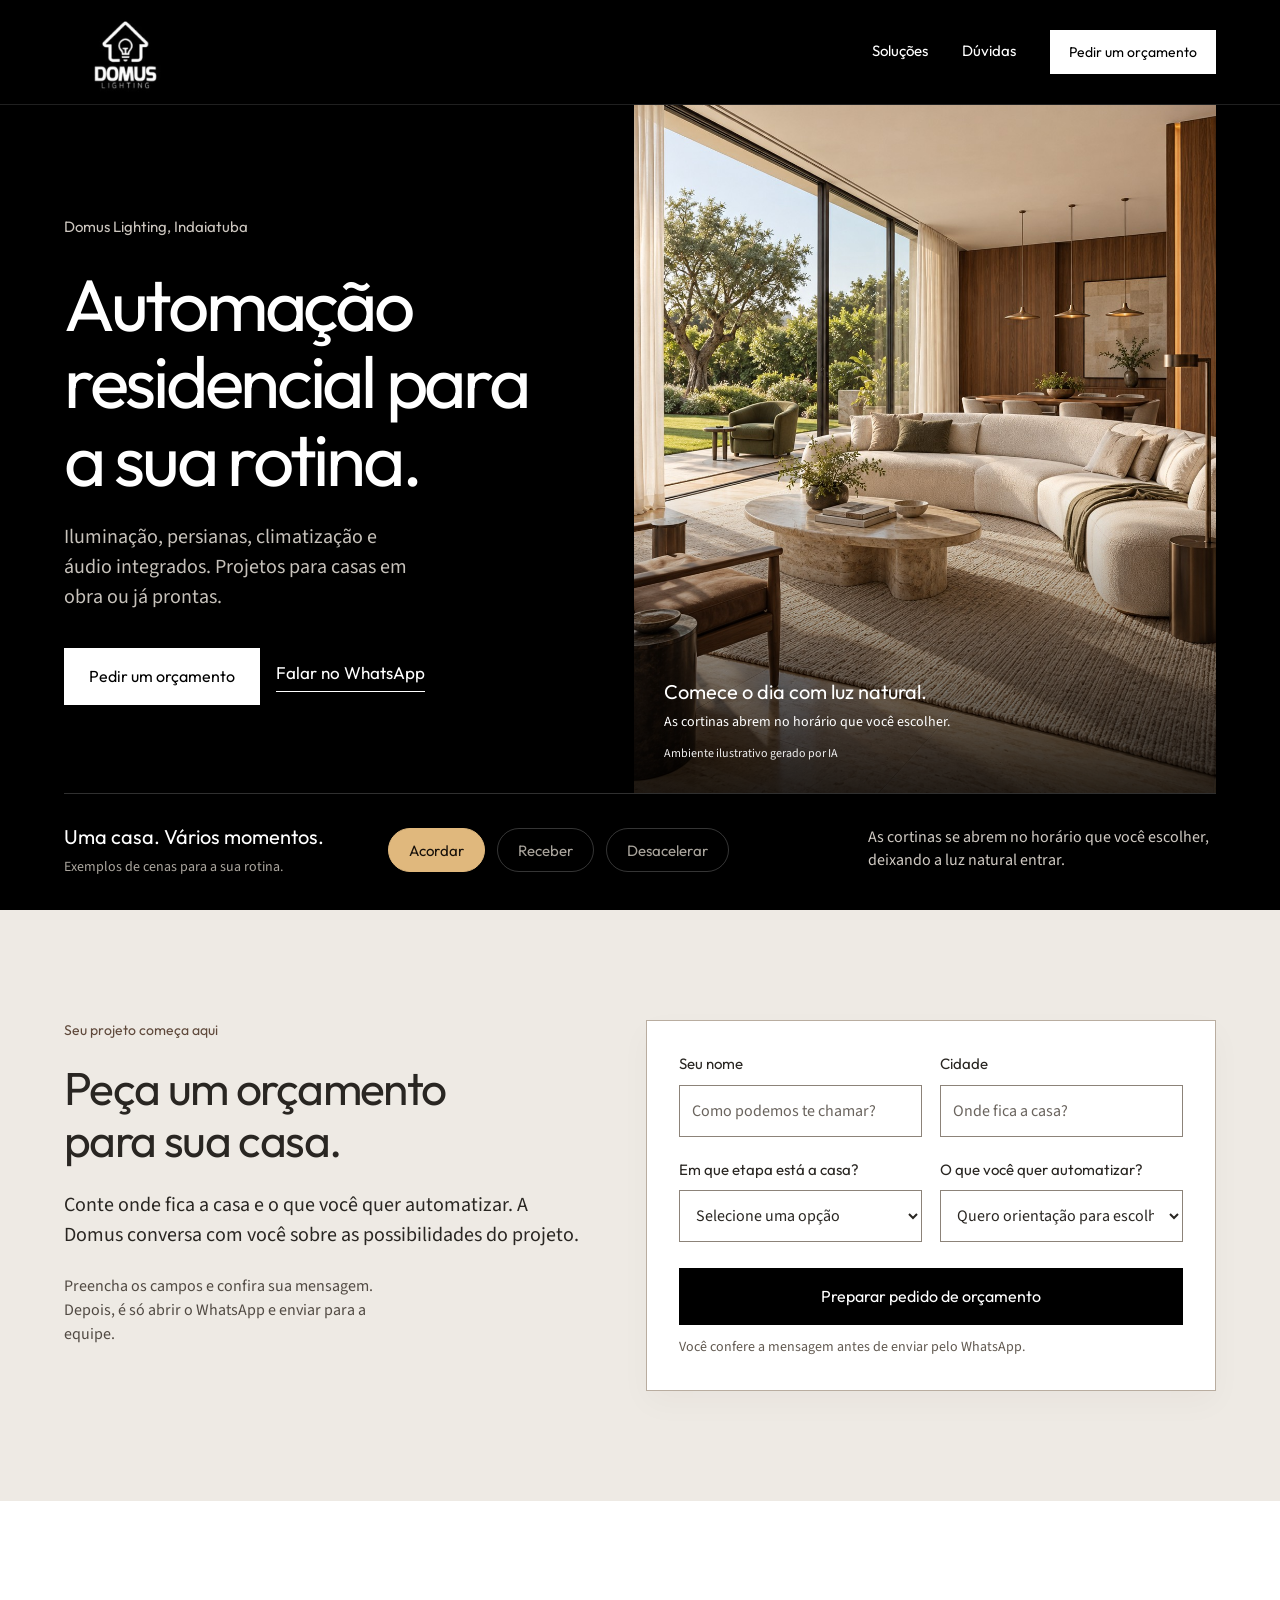
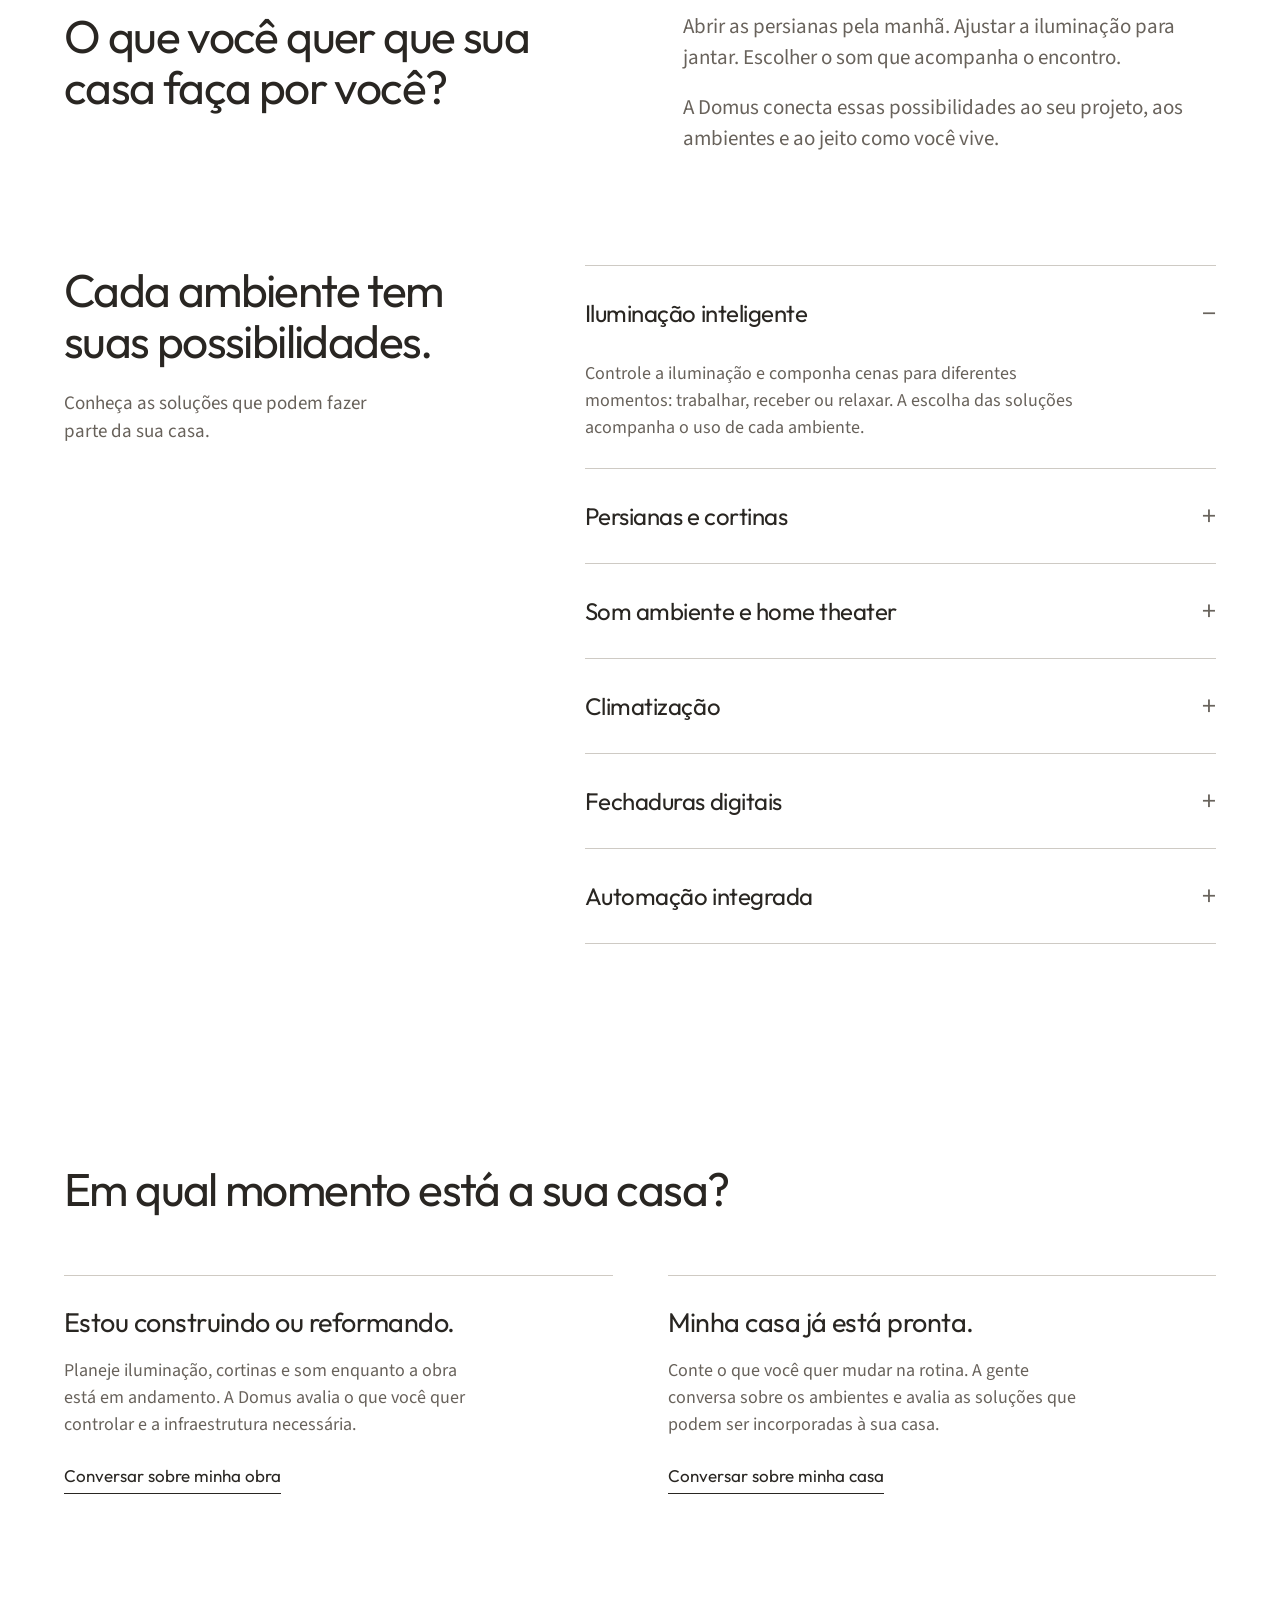
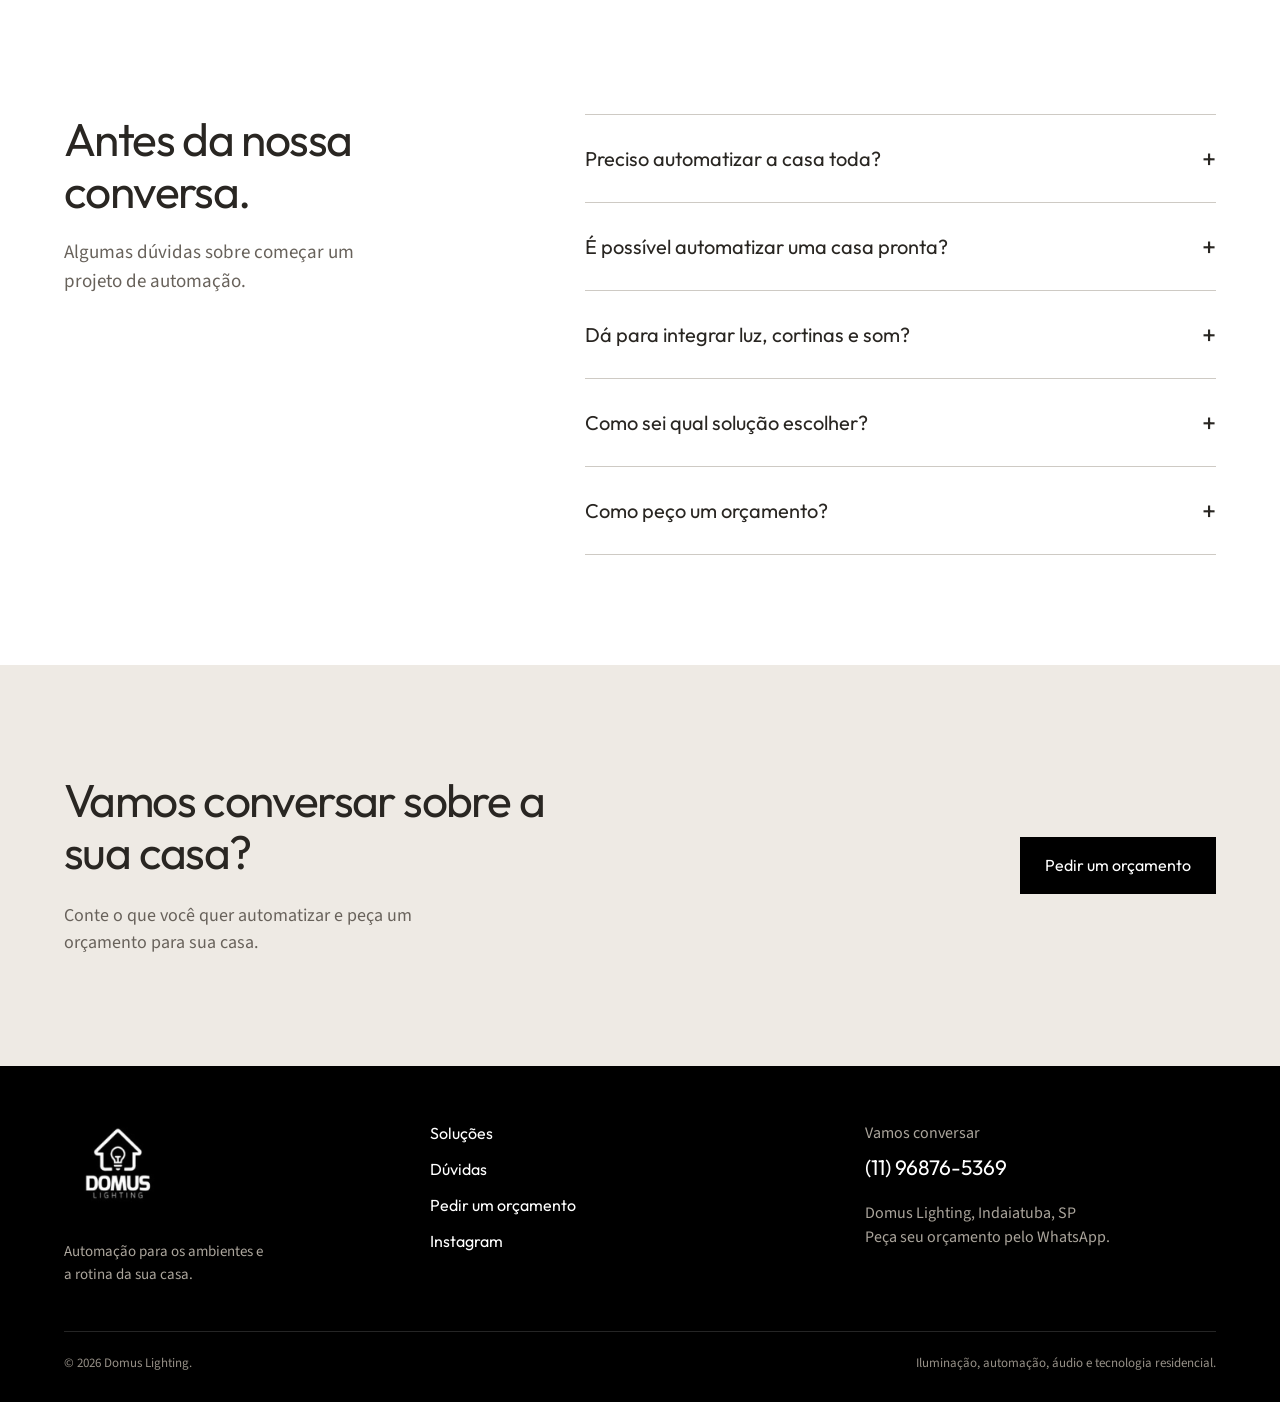
==== index.html @ d6a06892 "Separate homeowner and architect content and navigation" ====
<!doctype html><html lang="pt-BR"><head><meta charset="utf-8"><meta name="viewport" content="width=device-width, initial-scale=1"><meta name="theme-color" content="#000000"><meta name="description" content="Iluminação, persianas, climatização e áudio integrados à sua rotina. Peça um orçamento de automação residencial à Domus Lighting em Indaiatuba."><meta property="og:title" content="Domus Lighting | Automação residencial em Indaiatuba"><meta property="og:description" content="Iluminação, persianas, climatização e áudio integrados à sua rotina. Peça um orçamento de automação residencial à Domus Lighting em Indaiatuba."><meta property="og:type" content="website"><meta name="color-scheme" content="light"><meta name="robots" content="index,follow,max-image-preview:large"><link rel="canonical" href="https://duartecosta21.github.io/domus-lighting-site/"><meta property="og:url" content="https://duartecosta21.github.io/domus-lighting-site/"><meta property="og:image" content="https://duartecosta21.github.io/domus-lighting-site/assets/images/cena-manha.jpg"><meta property="og:locale" content="pt_BR"><title>Domus Lighting | Automação residencial em Indaiatuba</title><link rel="icon" href="assets/images/logo.jpg"><link rel="preload" href="assets/fonts/Outfit-Regular.ttf" as="font" type="font/ttf" crossorigin><link rel="stylesheet" href="styles.css?v=6"><script src="site.js?v=8" defer></script></head><body data-page="home"><a class="skip-link" href="#conteudo">Pular para o conteúdo</a><header class="site-header"><div class="wrap header-inner"><a class="brand" href="index.html" aria-label="Domus Lighting, início"><img src="assets/images/logo.jpg" width="320" height="320" alt="Domus Lighting"></a><button class="menu-toggle" type="button" aria-expanded="false" aria-controls="navegacao">Menu</button><nav class="site-nav" id="navegacao" aria-label="Navegação principal"><a href="#solucoes">Soluções</a><a href="#duvidas">Dúvidas</a><a class="button light" href="#proposta" data-proposal-cta>Pedir um orçamento</a></nav></div></header><main id="conteudo">
<section class="hero home-hero scene-morning" aria-labelledby="titulo"><div class="wrap"><div class="hero-layout"><div class="hero-copy"><p class="place">Domus Lighting, Indaiatuba</p><h1 id="titulo">Automação residencial para a sua rotina.</h1><p class="lead">Iluminação, persianas, climatização e áudio integrados. Projetos para casas em obra ou já prontas.</p><div class="actions"><a class="button light" href="#proposta" data-proposal-cta>Pedir um orçamento</a><a class="text-link" href="https://wa.me/5511968765369?text=Ol%C3%A1%21%20Vim%20pelo%20site%20da%20Domus%20e%20gostaria%20de%20conversar%20sobre%20um%20or%C3%A7amento%20de%20automa%C3%A7%C3%A3o%20residencial." target="_blank" rel="noopener" data-contact-intent="proposal">Falar no WhatsApp</a></div></div><div class="hero-visual"><img src="assets/images/cena-manha.jpg" width="1122" height="1402" alt="Ambiente ilustrativo de alto padrão pela manhã, com luz natural e cortinas abertas" fetchpriority="high"><p class="photo-caption"><span id="scene-title">Comece o dia com luz natural.</span><span id="scene-detail" style="font-family:Source;font-size:14px">As cortinas abrem no horário que você escolher.</span><small class="photo-origin">Ambiente ilustrativo gerado por IA</small></p></div></div><div class="scene-bar"><div class="scene-heading">Uma casa. Vários momentos.<small>Exemplos de cenas para a sua rotina.</small></div><div class="scene-buttons" role="group" aria-label="Explorar exemplos de cenas"><button type="button" data-scene="morning" aria-pressed="true">Acordar</button><button type="button" data-scene="evening" aria-pressed="false">Receber</button><button type="button" data-scene="night" aria-pressed="false">Desacelerar</button></div><p class="scene-description" id="scene-description" aria-live="polite">As cortinas se abrem no horário que você escolher, deixando a luz natural entrar.</p></div></div></section>
<section class="section proposal-section" id="proposta" aria-labelledby="proposal-title"><div class="wrap proposal-layout"><div class="proposal-intro"><p class="eyebrow">Seu projeto começa aqui</p><h2 id="proposal-title">Peça um orçamento para sua casa.</h2><p class="lead">Conte onde fica a casa e o que você quer automatizar. A Domus conversa com você sobre as possibilidades do projeto.</p><p class="proposal-next">Preencha os campos e confira sua mensagem. Depois, é só abrir o WhatsApp e enviar para a equipe.</p></div><form class="proposal-form"><div class="form-grid"><div class="form-field"><label for="proposal-name">Seu nome</label><input id="proposal-name" name="name" autocomplete="given-name" maxlength="80" placeholder="Como podemos te chamar?" required></div><div class="form-field"><label for="proposal-city">Cidade</label><input id="proposal-city" name="city" autocomplete="address-level2" maxlength="100" placeholder="Onde fica a casa?" required></div><div class="form-field"><label for="proposal-stage">Em que etapa está a casa?</label><select id="proposal-stage" name="stage" required><option value="">Selecione uma opção</option><option>Em construção</option><option>Em reforma</option><option>Já está pronta</option><option>Ainda estou planejando</option></select></div><div class="form-field"><label for="proposal-interest">O que você quer automatizar?</label><select id="proposal-interest" name="interest"><option>Quero orientação para escolher</option><option>Iluminação</option><option>Persianas e cortinas</option><option>Som ambiente e home theater</option><option>Climatização</option><option>Fechaduras digitais</option><option>Mais de uma solução</option></select></div></div><button class="button" type="submit" disabled>Preparar pedido de orçamento</button><p class="form-note">Você confere a mensagem antes de enviar pelo WhatsApp.</p><div class="proposal-review" hidden><label for="proposal-message">Confira seu pedido<textarea id="proposal-message" readonly rows="6"></textarea></label><p id="proposal-status" role="status">Mensagem preparada. Abra o WhatsApp para enviar.</p><a class="button" id="proposal-whatsapp" target="_blank" rel="noopener" data-contact-intent="proposal">Continuar no WhatsApp</a></div><noscript><p>Para pedir um orçamento, <a class="text-link" href="https://wa.me/5511968765369?text=Ol%C3%A1%21%20Vim%20pelo%20site%20da%20Domus%20e%20gostaria%20de%20conversar%20sobre%20um%20or%C3%A7amento%20de%20automa%C3%A7%C3%A3o%20residencial." target="_blank" rel="noopener">fale com a Domus no WhatsApp</a>.</p></noscript></form></div></section><section class="section wrap opening"><h2>O que você quer que sua casa faça por você?</h2><div><p>Abrir as persianas pela manhã. Ajustar a iluminação para jantar. Escolher o som que acompanha o encontro.</p><p>A Domus conecta essas possibilidades ao seu projeto, aos ambientes e ao jeito como você vive.</p></div></section>
<section class="section wrap solutions" id="solucoes"><div class="solutions-layout"><div><h2>Cada ambiente tem suas possibilidades.</h2><p class="section-note">Conheça as soluções que podem fazer parte da sua casa.</p></div><div class="solution-list">
<details open><summary>Iluminação inteligente</summary><p>Controle a iluminação e componha cenas para diferentes momentos: trabalhar, receber ou relaxar. A escolha das soluções acompanha o uso de cada ambiente.</p></details>
<details><summary>Persianas e cortinas</summary><p>Integre a abertura e o fechamento das persianas e cortinas à rotina da casa. Luz natural e privacidade podem fazer parte de uma mesma cena.</p></details>
<details><summary>Som ambiente e home theater</summary><p>Escolha o som de cada ambiente a partir do espaço e de como você quer usá-lo, seja para ouvir música ou assistir a filmes.</p></details>
<details><summary>Climatização</summary><p>Inclua o controle do ar-condicionado nas possibilidades da automação. A integração depende dos equipamentos e das necessidades do projeto.</p></details>
<details><summary>Fechaduras digitais</summary><p>Conheça opções para o acesso à casa e escolha a solução adequada à porta e à rotina de quem mora ali.</p></details>
<details><summary>Automação integrada</summary><p>Reúna as soluções em um projeto que considere a casa como um todo. Equipamentos, ambientes e cenas são definidos a partir do que você precisa.</p></details>
</div></div></section>

<section class="section wrap"><h2>Em qual momento está a sua casa?</h2><div class="project-types"><article><h3>Estou construindo ou reformando.</h3><p>Planeje iluminação, cortinas e som enquanto a obra está em andamento. A Domus avalia o que você quer controlar e a infraestrutura necessária.</p><a class="text-link" href="#proposta" data-proposal-cta data-project-stage="Em construção">Conversar sobre minha obra</a></article><article><h3>Minha casa já está pronta.</h3><p>Conte o que você quer mudar na rotina. A gente conversa sobre os ambientes e avalia as soluções que podem ser incorporadas à sua casa.</p><a class="text-link" href="#proposta" data-proposal-cta data-project-stage="Já está pronta">Conversar sobre minha casa</a></article></div></section>

<section class="section wrap faq-layout" id="duvidas"><div><h2>Antes da nossa conversa.</h2><p class="section-note">Algumas dúvidas sobre começar um projeto de automação.</p></div><div class="faq-list"><details><summary>Preciso automatizar a casa toda?</summary><p>O projeto pode considerar os ambientes e as soluções que fazem sentido agora. Conte suas prioridades para a gente avaliar as possibilidades e uma eventual expansão.</p></details><details><summary>É possível automatizar uma casa pronta?</summary><p>Existem possibilidades para casas prontas. A escolha depende dos equipamentos, da infraestrutura e do que você quer controlar. A conversa com a Domus ajuda a entender o que é adequado ao seu caso.</p></details><details><summary>Dá para integrar luz, cortinas e som?</summary><p>Sim. Eles podem fazer parte de uma mesma cena, como assistir a um filme ou receber visitas. A combinação depende dos equipamentos e das condições da casa.</p></details><details><summary>Como sei qual solução escolher?</summary><p>Conte quais ambientes você usa, o que quer controlar e se a casa está em obra ou já pronta. A Domus conversa com você sobre as soluções adequadas ao que você precisa.</p></details><details><summary>Como peço um orçamento?</summary><p>Preencha o formulário nesta página com seu nome, cidade, etapa da casa e interesse. Confira a mensagem e envie pelo WhatsApp. A equipe conversa com você sobre o projeto e o próximo passo.</p></details></div></section>
<section class="section contact" id="contato"><div class="wrap contact-inner"><div><h2>Vamos conversar sobre a sua casa?</h2><p class="lead">Conte o que você quer automatizar e peça um orçamento para sua casa.</p></div><a class="button" href="#proposta" data-proposal-cta>Pedir um orçamento</a></div></section></main><footer class="site-footer"><div class="wrap"><div class="footer-top"><div class="footer-brand"><a href="index.html" aria-label="Domus Lighting, início"><img src="assets/images/logo.jpg" width="320" height="320" alt="Domus Lighting"></a><p>Automação para os ambientes e a rotina da sua casa.</p></div><nav class="footer-links" aria-label="Links do rodapé"><a href="#solucoes">Soluções</a><a href="#duvidas">Dúvidas</a><a href="#proposta" data-proposal-cta>Pedir um orçamento</a><a href="https://www.instagram.com/adomuslght/" target="_blank" rel="noopener">Instagram</a></nav><div class="footer-contact"><p>Vamos conversar</p><a href="https://wa.me/5511968765369?text=Ol%C3%A1%21%20Vim%20pelo%20site%20da%20Domus%20e%20gostaria%20de%20conversar%20sobre%20um%20or%C3%A7amento%20de%20automa%C3%A7%C3%A3o%20residencial." target="_blank" rel="noopener" data-contact-intent="proposal">(11) 96876-5369</a><p>Domus Lighting, Indaiatuba, SP<br>Peça seu orçamento pelo WhatsApp.</p></div></div><div class="footer-bottom"><span>© 2026 Domus Lighting.</span><span>Iluminação, automação, áudio e tecnologia residencial.</span></div></div></footer></body></html>
---- styles.css ----
@font-face{font-family:Outfit;src:url('assets/fonts/Outfit-Regular.ttf') format('truetype');font-display:swap;font-weight:400}@font-face{font-family:Outfit;src:url('assets/fonts/Outfit-Medium.ttf') format('truetype');font-display:swap;font-weight:500}@font-face{font-family:Source;src:url('assets/fonts/SourceSans3-Regular.ttf') format('truetype');font-display:swap;font-weight:400}
:root{--black:#000;--white:#fff;--paper:#eeeae4;--wood:#5f493b;--light:#e0b87d;--muted:#aea9a1;--ink:#292622;--gap:clamp(24px,5vw,80px)}*{box-sizing:border-box}html{scroll-behavior:smooth;scroll-padding-top:100px}body{margin:0;background:var(--white);color:var(--ink);font-family:Source,Arial,sans-serif;font-size:18px;line-height:1.5}h1,h2,h3,h4,button,.button,nav,.brand{font-family:Outfit,Arial,sans-serif;font-weight:400}h1,h2,h3,p{margin:0}h1{font-size:clamp(48px,5.7vw,86px);line-height:1.06;letter-spacing:-.045em}h2{font-size:clamp(34px,3.6vw,55px);line-height:1.12;letter-spacing:-.035em}h3{font-size:27px;line-height:1.2;letter-spacing:-.02em}p{max-width:60ch}a{color:inherit;text-decoration:none}button{cursor:pointer}img,video{display:block;max-width:100%}button,a,summary{-webkit-tap-highlight-color:transparent}button:focus-visible,a:focus-visible,summary:focus-visible{outline:3px solid #ad702e;outline-offset:6px}.skip-link{position:fixed;top:10px;left:10px;padding:12px 20px;background:white;color:black;z-index:100;transform:translateY(-150%)}.skip-link:focus{transform:none}.wrap{max-width:1440px;margin:auto;padding-left:var(--gap);padding-right:var(--gap)}.section{padding-top:110px;padding-bottom:110px}.button{display:inline-flex;align-items:center;justify-content:center;gap:18px;font-size:16px;line-height:1.3;padding:17px 24px;background:#000;color:#fff;border:1px solid #000;min-height:54px;transition:background .2s,color .2s}.button:hover{background:var(--wood);border-color:var(--wood)}.button.light{color:#000;background:#fff;border-color:#fff}.button.light:hover{background:var(--paper);border-color:var(--paper)}.button.outline{background:transparent;color:inherit;border-color:currentColor}.button.outline:hover{background:var(--paper);color:#000}.text-link{display:inline-block;padding-bottom:5px;border-bottom:1px solid currentColor;font-family:Outfit;font-size:17px}.text-link:hover{opacity:.7}.muted{color:#68625b}.intro-copy{font-size:21px;line-height:1.5}.lead{margin-top:24px}.actions{display:flex;flex-wrap:wrap;gap:16px;align-items:center;margin-top:34px}.site-header{background:#000;color:#fff;border-bottom:1px solid #ffffff20;position:relative;z-index:20}.header-inner{display:flex;align-items:center;justify-content:space-between;min-height:104px;gap:30px}.brand{display:flex;align-items:center;flex-shrink:0}.brand img{width:88px;height:88px;object-fit:contain}.site-nav{display:flex;align-items:center;gap:34px;font-size:15px}.site-nav a:not(.button){padding:8px 0;border-bottom:1px solid transparent}.site-nav a:hover,.site-nav a[aria-current=page]{border-bottom-color:white}.site-nav .button{font-size:14px;padding:12px 18px;min-height:44px}.menu-toggle{display:none;color:#fff;border:1px solid #ffffff50;background:transparent;padding:9px 14px;font-size:15px}.hero{background:#000;color:#fff;overflow:hidden}.hero-layout{display:grid;grid-template-columns:1fr 1.02fr;align-items:stretch;min-height:688px}.hero-copy{padding:85px 60px 62px 0;display:flex;flex-direction:column;align-items:flex-start;justify-content:center}.place{font-family:Outfit;font-size:15px;color:#ccc6bf;margin-bottom:27px}.hero-copy .lead{font-size:20px;line-height:1.5;color:#c7c2bb;max-width:36ch}.hero .actions{margin-top:36px}.hero-visual{position:relative;min-height:610px;isolation:isolate}.hero-visual img{width:100%;height:100%;object-fit:cover;object-position:50% 50%;position:absolute;inset:0;transition:filter .65s}.hero-visual:after{content:'';position:absolute;inset:55% 0 0;background:linear-gradient(transparent,#000c);z-index:1;pointer-events:none}.photo-caption{position:absolute;bottom:30px;left:30px;right:30px;color:#fff;font-size:14px;z-index:2}.photo-caption span{display:block;font-family:Outfit;font-size:20px;margin-bottom:5px}.scene-bar{display:grid;grid-template-columns:.8fr 1.25fr 1fr;gap:45px;align-items:center;padding-top:28px;padding-bottom:32px;border-top:1px solid #ffffff30}.scene-heading{font-family:Outfit;font-size:20px}.scene-heading small{display:block;font-family:Source;font-size:14px;color:#aba69e;margin-top:5px}.scene-buttons{display:flex;gap:12px;flex-wrap:wrap}.scene-buttons button{color:#a9a49c;background:transparent;border:1px solid #ffffff35;border-radius:30px;min-height:44px;padding:10px 20px;font-size:15px}.scene-buttons button[aria-pressed=true]{background:var(--light);color:#19120b;border-color:var(--light)}.scene-description{font-size:16px;color:#d0cac3;line-height:1.45;min-height:48px}.opening{display:grid;grid-template-columns:1fr 1fr;gap:85px;align-items:start}.opening p{font-size:21px;color:#68625b}.opening p+p{margin-top:18px}.solutions{padding-top:0}.solutions-layout{display:grid;grid-template-columns:.8fr 1.2fr;gap:100px}.section-note{margin-top:22px;color:#68625b;font-size:19px;max-width:34ch}.solution-list{border-top:1px solid #cecac4}.solution-list details{border-bottom:1px solid #cecac4}.solution-list summary{list-style:none;cursor:pointer;display:flex;gap:20px;justify-content:space-between;align-items:center;padding:26px 0;font-family:Outfit;font-size:24px;letter-spacing:-.02em}.solution-list summary::-webkit-details-marker{display:none}.solution-list summary:after{content:'+';font-family:Source;font-size:28px;font-weight:400;color:#69645d}.solution-list details[open] summary:after{content:'−'}.solution-list details p{padding:0 35px 27px 0;color:#68625b;font-size:18px}.showroom{background:var(--paper)}.showroom-layout{display:grid;grid-template-columns:1.03fr 1fr;gap:90px;align-items:center}.showroom-photo{position:relative;height:610px;overflow:hidden}.showroom-photo img{width:100%;height:100%;object-fit:cover;object-position:50% 30%}.video-trigger{display:flex;align-items:center;gap:16px;font-family:Outfit;font-size:17px;color:#000;background:transparent;border:0;padding:0;margin-top:28px;text-align:left}.play-icon{display:grid;place-items:center;width:55px;height:55px;border:1px solid currentColor;border-radius:50%;flex-shrink:0}.play-icon svg{width:15px;height:17px;margin-left:3px;fill:currentColor}.showroom-copy .lead{color:#68625b;font-size:20px}.showroom-copy .place{color:var(--wood)}.showroom-meta{display:flex;gap:35px;flex-wrap:wrap;margin-top:36px;padding-top:25px;border-top:1px solid #c9c2b8;font-size:16px;color:#68625b}.showroom-meta strong{display:block;font-family:Outfit;color:#292622;font-weight:400;font-size:18px;margin-bottom:4px}.project-types{display:grid;grid-template-columns:1fr 1fr;gap:55px;margin-top:60px}.project-types article{border-top:1px solid #cfcac3;padding-top:30px}.project-types h3{margin-bottom:18px}.project-types p{color:#68625b;max-width:46ch}.project-types .text-link{margin-top:25px}.architect-invite{background:#000;color:#fff}.architect-invite-inner{display:grid;grid-template-columns:1fr 1fr;gap:90px;align-items:center}.architect-invite .lead{color:#c7c2bb;font-size:20px}.architect-invite img{height:440px;width:100%;object-fit:cover;object-position:50% 30%}.faq-layout{display:grid;grid-template-columns:.8fr 1.2fr;gap:100px}.faq-list{border-top:1px solid #cecac4}.faq-list details{border-bottom:1px solid #cecac4}.faq-list summary{font-family:Outfit;font-size:20px;list-style:none;display:flex;align-items:center;justify-content:space-between;gap:25px;cursor:pointer;padding:24px 0}.faq-list summary:after{content:'+';font-size:26px}.faq-list details[open] summary:after{content:'−'}.faq-list summary::-webkit-details-marker{display:none}.faq-list p{font-size:18px;padding:0 35px 25px 0;color:#68625b}.contact{background:var(--paper)}.contact-inner{display:flex;align-items:center;justify-content:space-between;gap:60px}.contact h2{max-width:16ch}.contact .lead{color:#68625b;max-width:47ch}.contact .button{flex-shrink:0}.site-footer{background:#000;color:#fff;padding:55px 0 28px}.footer-top{display:grid;grid-template-columns:.9fr 1.1fr 1fr;gap:50px;align-items:start}.footer-brand img{width:100px;height:100px;object-fit:contain;margin-top:-20px}.footer-brand p{font-size:15px;color:#aba59c;max-width:29ch;margin-top:15px}.footer-links{display:flex;flex-direction:column;align-items:flex-start;gap:12px;font-size:16px}.footer-contact{font-size:16px;color:#aba59c}.footer-contact a{display:block;color:#fff;font-family:Outfit;font-size:21px;margin:7px 0 17px}.footer-bottom{display:flex;justify-content:space-between;flex-wrap:wrap;gap:15px;margin-top:45px;padding-top:22px;border-top:1px solid #ffffff25;color:#969087;font-size:13px}.video-dialog{background:#080808;color:#fff;border:1px solid #ffffff35;padding:0;max-width:min(940px,94vw);max-height:94dvh;width:940px}.video-dialog::backdrop{background:#000d}.dialog-head{display:flex;justify-content:space-between;align-items:center;gap:20px;padding:16px 22px}.dialog-head h2{font-size:19px;letter-spacing:0}.dialog-close{background:transparent;color:#fff;border:1px solid #ffffff50;padding:8px 14px;font-size:15px}.video-dialog video{width:100%;height:74dvh;object-fit:contain;background:#000}.dialog-source{display:block;padding:14px 22px;font-size:14px;color:#bfb9b1;text-decoration:underline}.architect-hero .hero-copy{padding-top:70px;padding-bottom:65px}.architect-hero h1{font-size:clamp(45px,4.7vw,70px)}.architect-hero .hero-layout{min-height:650px}.architect-hero .hero-visual img{object-position:50% 40%}.partnership-statement{background:var(--paper)}.partnership-statement .opening{align-items:center}.partnership-statement h2{max-width:17ch}.workflow{display:grid;grid-template-columns:1fr 1fr;gap:90px}.workflow-list{margin:0;padding:0;list-style:none;counter-reset:steps}.workflow-list li{counter-increment:steps;display:grid;grid-template-columns:30px 1fr;gap:22px;padding:28px 0;border-top:1px solid #cecac4}.workflow-list li:before{content:counter(steps);font-family:Outfit;font-size:18px;color:#877361}.workflow-list li:last-child{border-bottom:1px solid #cecac4}.workflow-list h3{font-size:23px;margin-bottom:12px}.workflow-list p{color:#68625b;font-size:18px}.films{background:#000;color:#fff}.films-heading{display:flex;align-items:end;justify-content:space-between;gap:50px;margin-bottom:48px}.films-heading p{color:#bdb7af;max-width:36ch}.film-grid{display:grid;grid-template-columns:repeat(3,1fr);gap:28px}.film-card{background:transparent;color:#fff;border:0;padding:0;text-align:left;display:block;width:100%}.film-poster{height:405px;position:relative;overflow:hidden;margin-bottom:20px}.film-poster img{height:100%;width:100%;object-fit:cover;object-position:50% 25%;transition:transform .35s}.film-card:hover .film-poster img{transform:scale(1.025)}.film-poster:after{content:'';position:absolute;inset:60% 0 0;background:linear-gradient(transparent,#0008)}.film-poster .play-icon{position:absolute;bottom:22px;left:22px;z-index:1;background:#0005;color:white;width:48px;height:48px}.film-card h3{font-size:22px;margin-bottom:9px}.film-card p{font-family:Source;font-size:16px;color:#c1bab2}.architect-scope{display:grid;grid-template-columns:1fr 1fr;gap:90px}.scope-photo{height:610px;object-fit:cover;width:100%}.scope-list{display:flex;flex-wrap:wrap;gap:0;margin-top:30px}.scope-list span{width:50%;padding:15px 12px 15px 0;border-bottom:1px solid #d3ccc3;font-family:Outfit;font-size:18px}.scope-copy .lead{font-size:20px;color:#68625b}.scope-copy .text-link{margin-top:32px}
.brand{width:115px;height:88px;overflow:hidden}.brand img{width:125px;height:125px;max-width:none}.footer-brand img{width:130px;height:130px;margin-top:-25px;margin-left:-10px}.showroom-photo img{object-position:50% 50%}.architect-invite img{object-position:50% 55%}.as-button{background:transparent;color:inherit;border:0;border-bottom:1px solid currentColor;padding:0 0 5px;line-height:1.5;font-family:Outfit;font-size:17px}
@media(min-width:1600px){.hero-layout{min-height:760px}.hero-copy{padding-right:85px}}
@media(max-width:1100px){.site-nav{gap:20px}.hero-copy{padding-right:30px}.hero-layout{min-height:620px}.scene-bar{gap:25px;grid-template-columns:.8fr 1.2fr}.scene-description{grid-column:2;min-height:0}.scene-heading{grid-row:1/3}.scene-buttons button{padding:10px 15px}.showroom-layout,.solutions-layout,.opening,.architect-invite-inner,.faq-layout,.workflow,.architect-scope{gap:50px}.showroom-photo{height:540px}.film-poster{height:340px}.hero-copy .lead{font-size:18px}.hero .actions{gap:22px}.hero .actions .text-link{font-size:15px}}
@media(max-width:760px){:root{--gap:24px}body{font-size:17px}h1{font-size:52px}h2{font-size:37px}.section{padding-top:70px;padding-bottom:70px}.header-inner{min-height:86px}.brand img{width:70px;height:70px}.menu-toggle{display:block}.site-nav{display:none;position:absolute;left:0;right:0;top:86px;background:#000;border-bottom:1px solid #ffffff30;padding:24px;align-items:stretch;gap:15px;flex-direction:column;font-size:18px}.site-nav.is-open{display:flex}.site-nav a:not(.button){padding:10px 0}.site-nav .button{margin-top:5px}.hero-layout{display:flex;flex-direction:column;min-height:0}.hero-copy{padding:45px 0 40px;max-width:560px}.place{margin-bottom:23px}.hero-copy .lead{font-size:19px;max-width:35ch}.hero .actions{margin-top:28px;gap:22px}.hero-visual{min-height:380px;margin-left:calc(-1*var(--gap));margin-right:calc(-1*var(--gap));height:380px}.hero-visual img{object-position:50% 60%}.photo-caption{bottom:24px;left:24px}.photo-caption span{font-size:18px}.scene-bar{display:flex;flex-direction:column;align-items:flex-start;gap:20px;padding-top:25px;padding-bottom:28px}.scene-heading{font-size:19px}.scene-description{font-size:16px;min-height:46px}.opening,.solutions-layout,.showroom-layout,.architect-invite-inner,.faq-layout,.workflow,.architect-scope{grid-template-columns:1fr;gap:35px}.opening p{font-size:19px}.solutions{padding-top:0}.solution-list summary{font-size:23px;padding:23px 0}.section-note{font-size:18px}.showroom-photo{height:430px;max-width:540px}.showroom-layout{display:flex;flex-direction:column}.showroom-copy{order:-1}.showroom-photo{width:100%}.showroom-copy .lead,.architect-invite .lead{font-size:19px}.showroom-meta{margin-top:28px}.project-types{grid-template-columns:1fr;gap:40px;margin-top:40px}.architect-invite img{height:380px}.faq-list summary{font-size:19px}.contact-inner{display:block}.contact .button{margin-top:30px}.contact h2{max-width:17ch}.footer-top{grid-template-columns:1fr;gap:30px}.footer-brand p{max-width:none}.footer-links{display:flex;flex-flow:row wrap;gap:15px 24px}.footer-contact a{font-size:20px}.footer-bottom{margin-top:25px}.video-dialog{width:96vw;max-width:96vw}.video-dialog video{height:70dvh}.dialog-head{padding:14px 16px}.dialog-head h2{font-size:17px}.architect-hero .hero-copy{padding-top:45px;padding-bottom:40px}.architect-hero h1{font-size:48px}.architect-hero .hero-layout{min-height:0}.architect-hero .hero-visual{height:460px}.architect-hero .hero-visual img{object-position:50% 35%}.films-heading{display:block;margin-bottom:35px}.films-heading p{margin-top:20px;font-size:18px}.film-grid{grid-template-columns:1fr;gap:36px}.film-poster{height:440px}.film-card{max-width:490px}.scope-photo{height:430px}.scope-list span{font-size:17px}.partnership-statement h2{max-width:none}}
@media(max-width:760px){.brand{height:70px;width:100px}.brand img{width:100px;height:100px}.footer-brand img{width:120px;height:120px}}
@media(max-width:380px){:root{--gap:20px}h1{font-size:46px}.architect-hero h1{font-size:44px}.scene-buttons{gap:8px}.scene-buttons button{font-size:14px;padding:9px 13px}.scope-list span{width:100%}}
/* A luz responde à cena; os demais efeitos respondem ao visitante. */
.hero-title-word{display:inline-block}
.home-hero .hero-visual{overflow:hidden}
.photo-origin{display:block;font-size:12px;margin-top:12px;color:#eee}.home-hero .hero-visual img{object-position:50% 50%}
.scene-buttons button{transition:background .25s,color .25s,border-color .25s}
.play-icon{transition:background .25s,color .25s,transform .25s}
.video-trigger:hover .play-icon,.video-trigger:focus-visible .play-icon{background:var(--black);color:var(--white);transform:scale(1.06)}
.film-card:hover .play-icon,.film-card:focus-visible .play-icon{background:var(--white);color:var(--black);transform:scale(1.06)}
.film-card:focus-visible .film-poster img{transform:scale(1.025)}
.solution-list summary:after,.faq-list summary:after{transition:transform .25s}
.solution-list details[open] summary:after,.faq-list details[open] summary:after{transform:rotate(180deg)}
@media(prefers-reduced-motion:reduce){html{scroll-behavior:auto}*,*:before,*:after{animation:none!important;transition:none!important}}

/* Pedido de proposta: campos visíveis e mensagem revisável. */
.proposal-section{background:var(--paper);scroll-margin-top:24px}.proposal-layout{display:grid;grid-template-columns:1fr 1.1fr;gap:clamp(32px,5vw,80px);align-items:start}.eyebrow{font-family:Outfit;font-size:14px;margin-bottom:22px;color:var(--wood)}.proposal-intro h2{max-width:16ch}.proposal-intro .lead{font-size:20px}.proposal-next{font-size:16px;margin-top:24px;color:#514a43;max-width:43ch}.proposal-form{background:white;border:1px solid #b9ada0;padding:32px;box-shadow:0 12px 30px #39210c08}.form-grid{display:grid;grid-template-columns:1fr 1fr;gap:22px 18px;margin-bottom:26px}.proposal-form label{display:block;font-family:Outfit;font-size:15px;color:#292622}.proposal-form input,.proposal-form select,.proposal-form textarea{display:block;width:100%;max-width:100%;margin-top:9px;min-height:52px;border:1px solid #8c8379;background:#fff;color:#292622;padding:13px 12px;font:16px Source,Arial,sans-serif;border-radius:0}.proposal-form input::placeholder{color:#6a645e;opacity:1}.proposal-form input:focus-visible,.proposal-form select:focus-visible,.proposal-form textarea:focus-visible{outline:3px solid #ad702e;outline-offset:3px}.proposal-form .button{width:100%}.form-note{font-size:14px;color:#615950;margin-top:12px}.proposal-review{border-top:1px solid #cfc7be;margin-top:26px;padding-top:25px}.proposal-review[hidden]{display:none}.proposal-review textarea{resize:vertical;min-height:178px;line-height:1.45;background:#faf8f5}.proposal-review p{font-size:15px;margin:16px 0}.proposal-review .button{background:var(--wood);border-color:var(--wood)}
@media(max-width:1000px){.proposal-layout{grid-template-columns:1fr}.proposal-intro h2{max-width:22ch}.proposal-next{max-width:60ch}}
@media(max-width:760px){.proposal-form{padding:24px 20px}.form-grid{grid-template-columns:1fr;gap:19px}.proposal-intro .lead{font-size:19px}.proposal-section{scroll-margin-top:0}.proposal-form .button{padding:16px 12px}}
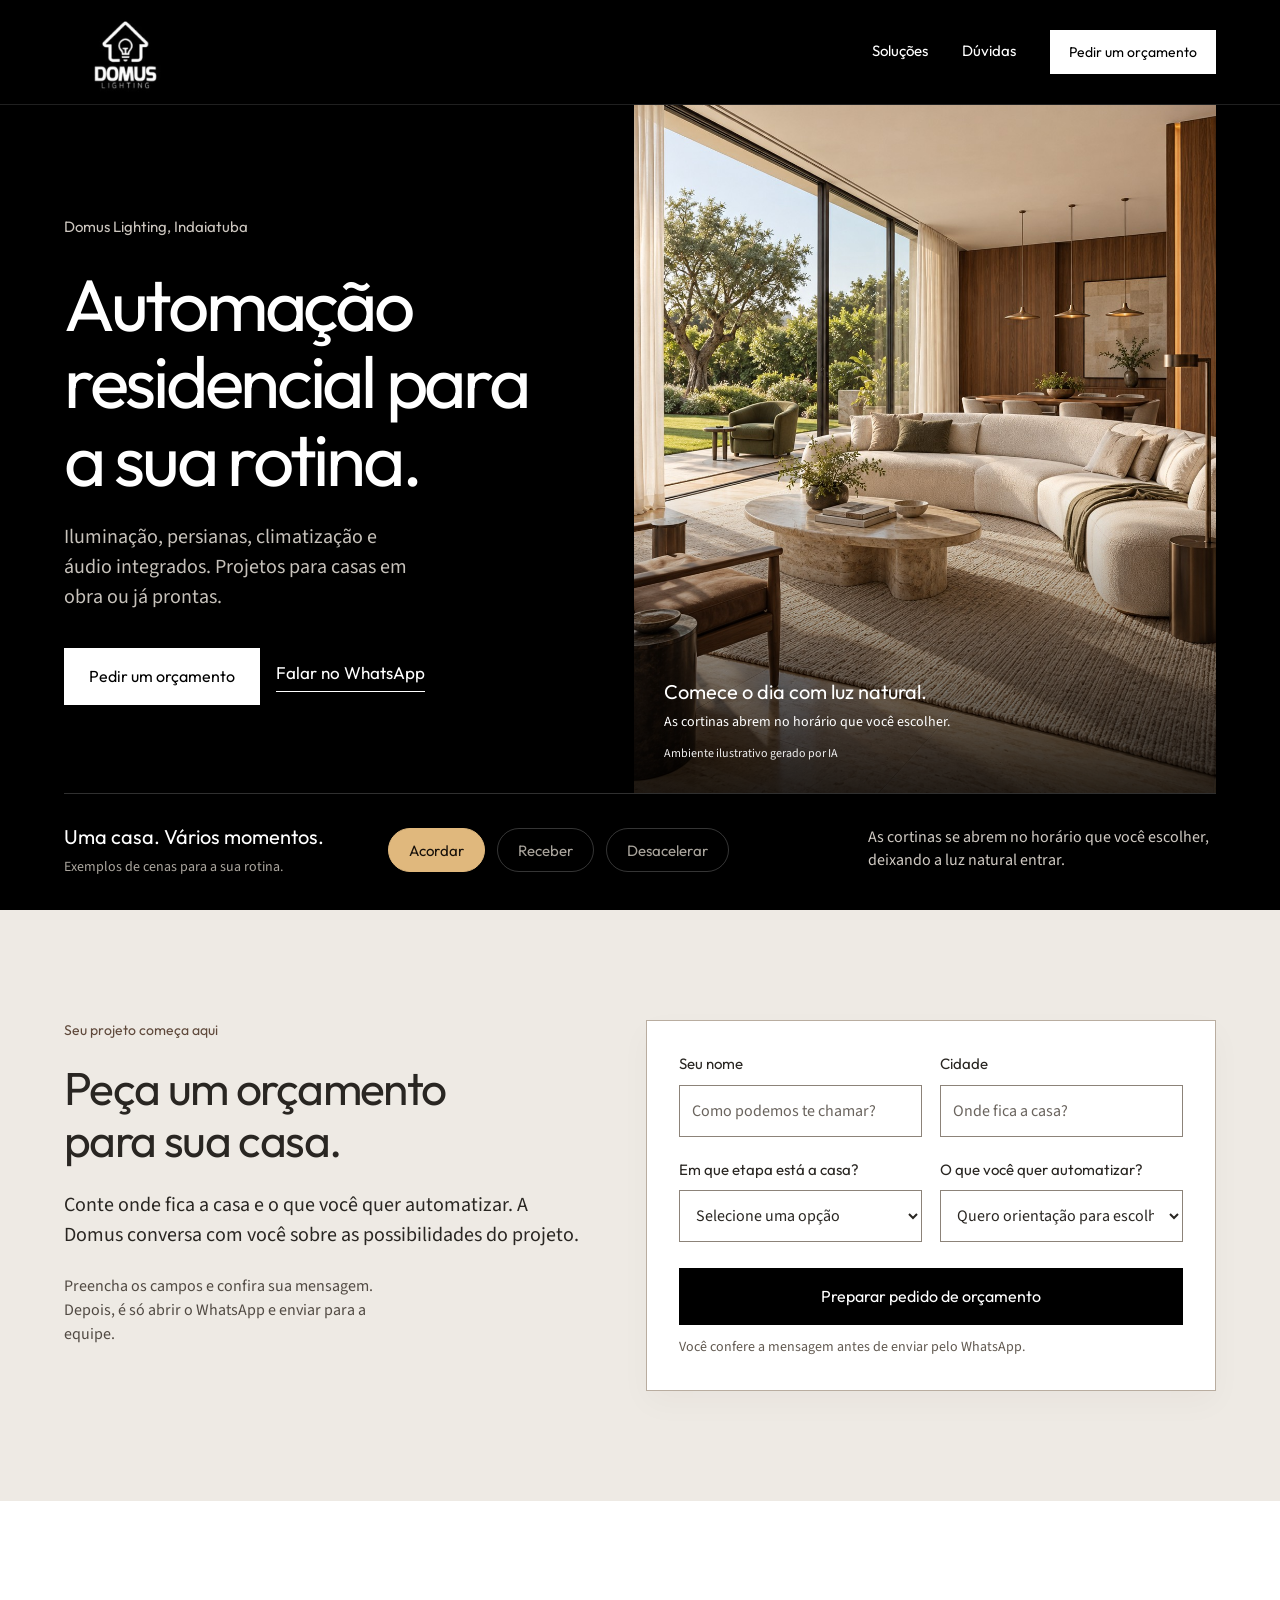
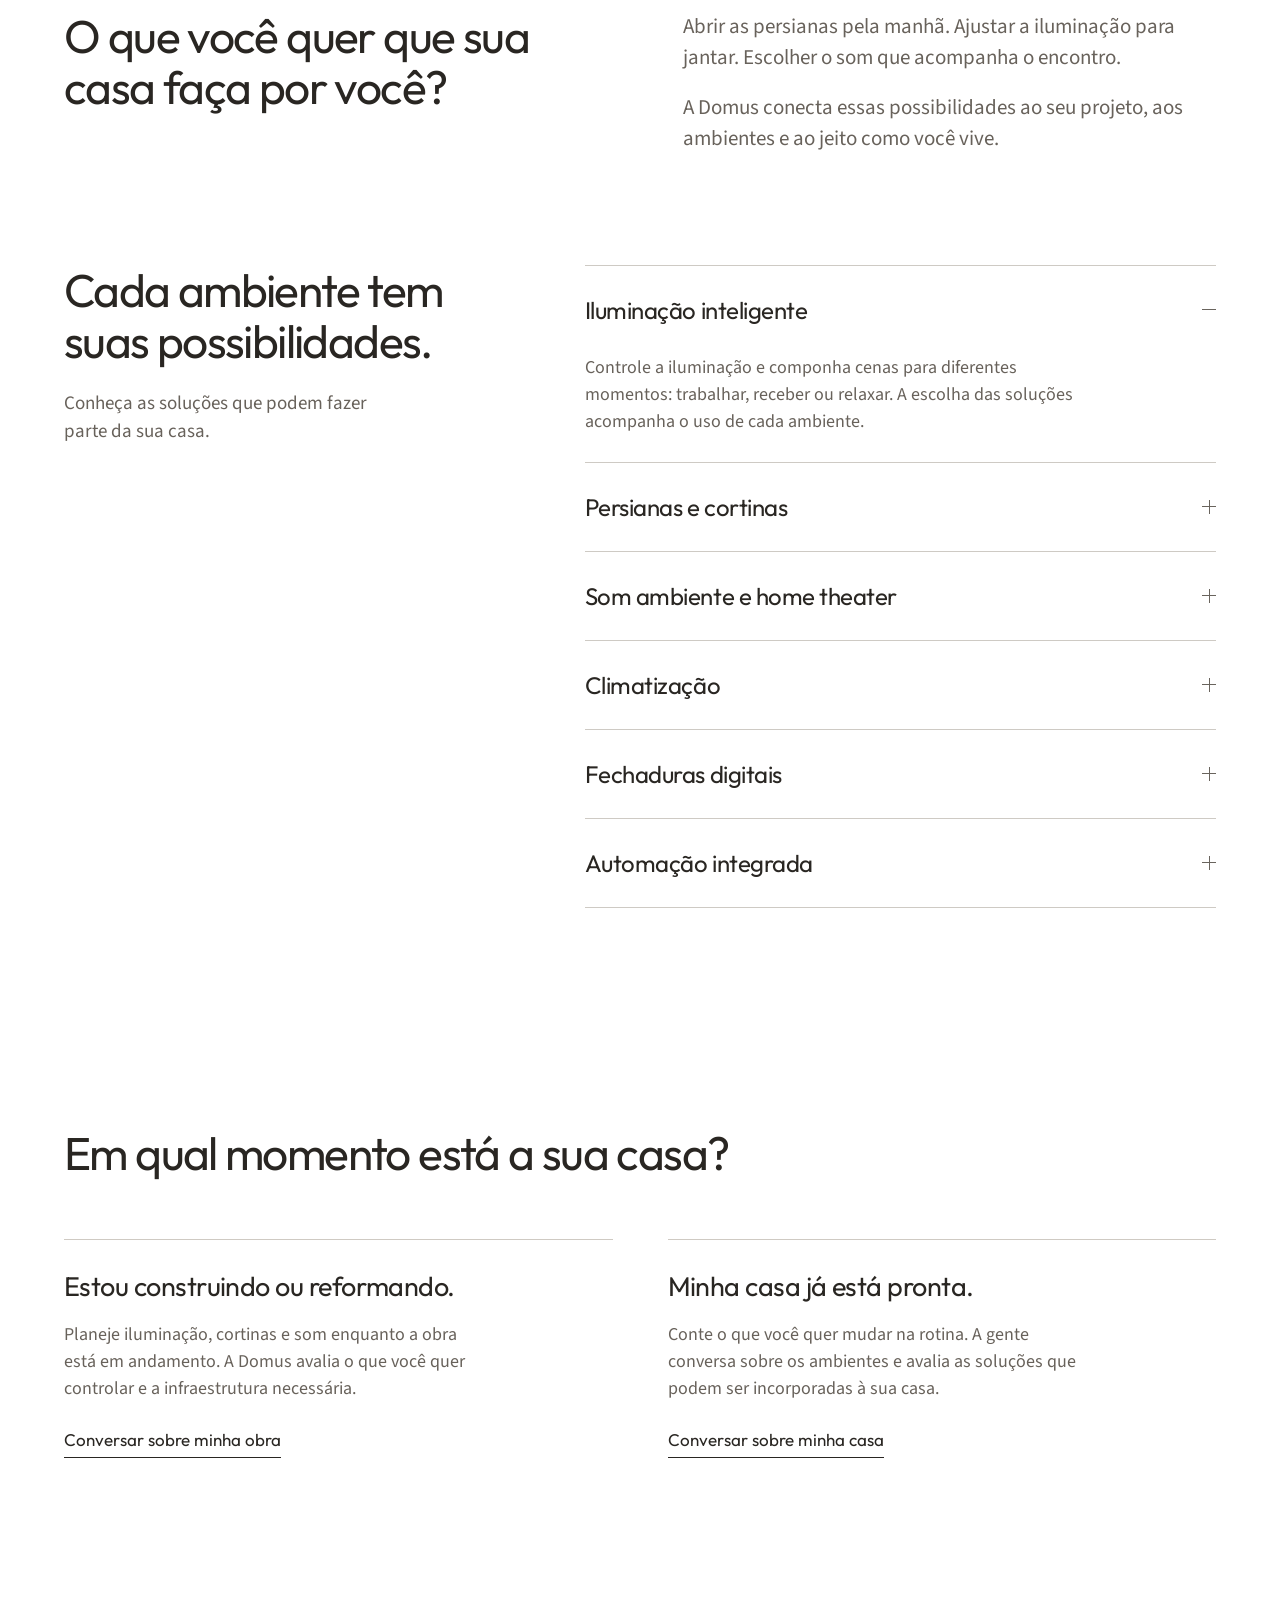
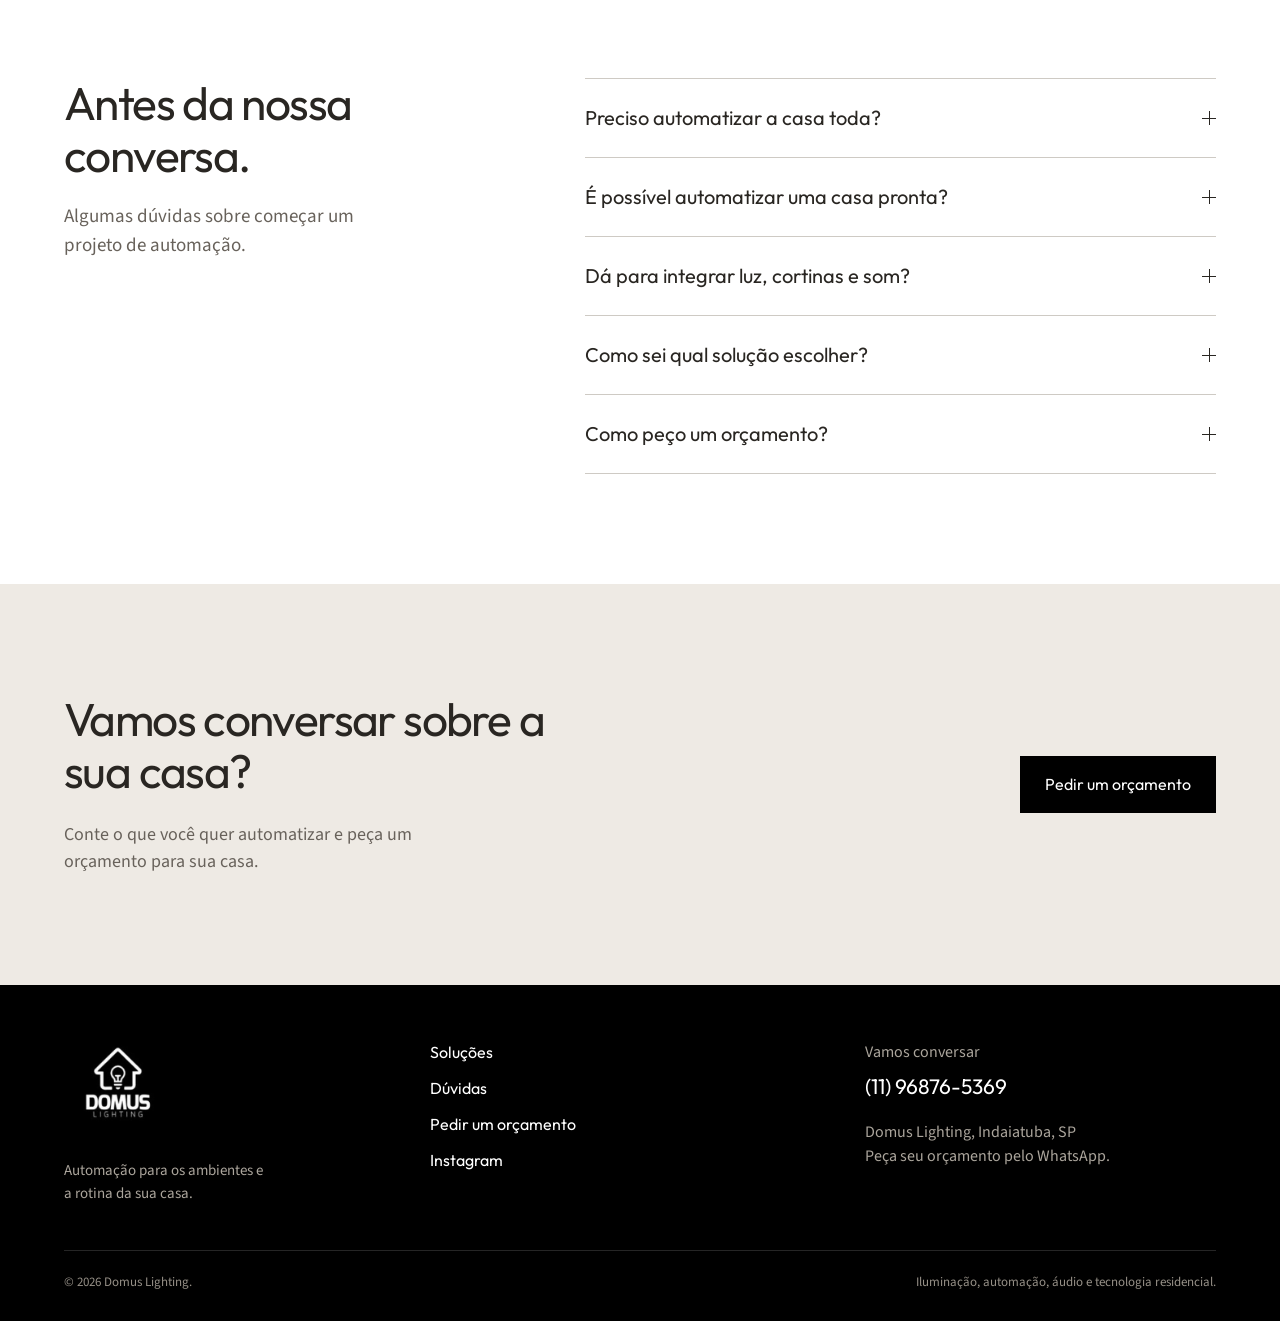
==== commit 048bd461: "Draw disclosure icons in CSS" ====
--- a/index.html
+++ b/index.html
@@ -1,4 +1,4 @@
-<!doctype html><html lang="pt-BR"><head><meta charset="utf-8"><meta name="viewport" content="width=device-width, initial-scale=1"><meta name="theme-color" content="#000000"><meta name="description" content="Iluminação, persianas, climatização e áudio integrados à sua rotina. Peça um orçamento de automação residencial à Domus Lighting em Indaiatuba."><meta property="og:title" content="Domus Lighting | Automação residencial em Indaiatuba"><meta property="og:description" content="Iluminação, persianas, climatização e áudio integrados à sua rotina. Peça um orçamento de automação residencial à Domus Lighting em Indaiatuba."><meta property="og:type" content="website"><meta name="color-scheme" content="light"><meta name="robots" content="index,follow,max-image-preview:large"><link rel="canonical" href="https://duartecosta21.github.io/domus-lighting-site/"><meta property="og:url" content="https://duartecosta21.github.io/domus-lighting-site/"><meta property="og:image" content="https://duartecosta21.github.io/domus-lighting-site/assets/images/cena-manha.jpg"><meta property="og:locale" content="pt_BR"><title>Domus Lighting | Automação residencial em Indaiatuba</title><link rel="icon" href="assets/images/logo.jpg"><link rel="preload" href="assets/fonts/Outfit-Regular.ttf" as="font" type="font/ttf" crossorigin><link rel="stylesheet" href="styles.css?v=6"><script src="site.js?v=8" defer></script></head><body data-page="home"><a class="skip-link" href="#conteudo">Pular para o conteúdo</a><header class="site-header"><div class="wrap header-inner"><a class="brand" href="index.html" aria-label="Domus Lighting, início"><img src="assets/images/logo.jpg" width="320" height="320" alt="Domus Lighting"></a><button class="menu-toggle" type="button" aria-expanded="false" aria-controls="navegacao">Menu</button><nav class="site-nav" id="navegacao" aria-label="Navegação principal"><a href="#solucoes">Soluções</a><a href="#duvidas">Dúvidas</a><a class="button light" href="#proposta" data-proposal-cta>Pedir um orçamento</a></nav></div></header><main id="conteudo">
+<!doctype html><html lang="pt-BR"><head><meta charset="utf-8"><meta name="viewport" content="width=device-width, initial-scale=1"><meta name="theme-color" content="#000000"><meta name="description" content="Iluminação, persianas, climatização e áudio integrados à sua rotina. Peça um orçamento de automação residencial à Domus Lighting em Indaiatuba."><meta property="og:title" content="Domus Lighting | Automação residencial em Indaiatuba"><meta property="og:description" content="Iluminação, persianas, climatização e áudio integrados à sua rotina. Peça um orçamento de automação residencial à Domus Lighting em Indaiatuba."><meta property="og:type" content="website"><meta name="color-scheme" content="light"><meta name="robots" content="index,follow,max-image-preview:large"><link rel="canonical" href="https://duartecosta21.github.io/domus-lighting-site/"><meta property="og:url" content="https://duartecosta21.github.io/domus-lighting-site/"><meta property="og:image" content="https://duartecosta21.github.io/domus-lighting-site/assets/images/cena-manha.jpg"><meta property="og:locale" content="pt_BR"><title>Domus Lighting | Automação residencial em Indaiatuba</title><link rel="icon" href="assets/images/logo.jpg"><link rel="preload" href="assets/fonts/Outfit-Regular.ttf" as="font" type="font/ttf" crossorigin><link rel="stylesheet" href="styles.css?v=8"><script src="site.js?v=9" defer></script></head><body data-page="home"><a class="skip-link" href="#conteudo">Pular para o conteúdo</a><header class="site-header"><div class="wrap header-inner"><a class="brand" href="index.html" aria-label="Domus Lighting, início"><img src="assets/images/logo.jpg" width="320" height="320" alt="Domus Lighting"></a><button class="menu-toggle" type="button" aria-expanded="false" aria-controls="navegacao">Menu</button><nav class="site-nav" id="navegacao" aria-label="Navegação principal"><a href="#solucoes">Soluções</a><a href="#duvidas">Dúvidas</a><a class="button light" href="#proposta" data-proposal-cta>Pedir um orçamento</a></nav></div></header><main id="conteudo">
 <section class="hero home-hero scene-morning" aria-labelledby="titulo"><div class="wrap"><div class="hero-layout"><div class="hero-copy"><p class="place">Domus Lighting, Indaiatuba</p><h1 id="titulo">Automação residencial para a sua rotina.</h1><p class="lead">Iluminação, persianas, climatização e áudio integrados. Projetos para casas em obra ou já prontas.</p><div class="actions"><a class="button light" href="#proposta" data-proposal-cta>Pedir um orçamento</a><a class="text-link" href="https://wa.me/5511968765369?text=Ol%C3%A1%21%20Vim%20pelo%20site%20da%20Domus%20e%20gostaria%20de%20conversar%20sobre%20um%20or%C3%A7amento%20de%20automa%C3%A7%C3%A3o%20residencial." target="_blank" rel="noopener" data-contact-intent="proposal">Falar no WhatsApp</a></div></div><div class="hero-visual"><img src="assets/images/cena-manha.jpg" width="1122" height="1402" alt="Ambiente ilustrativo de alto padrão pela manhã, com luz natural e cortinas abertas" fetchpriority="high"><p class="photo-caption"><span id="scene-title">Comece o dia com luz natural.</span><span id="scene-detail" style="font-family:Source;font-size:14px">As cortinas abrem no horário que você escolher.</span><small class="photo-origin">Ambiente ilustrativo gerado por IA</small></p></div></div><div class="scene-bar"><div class="scene-heading">Uma casa. Vários momentos.<small>Exemplos de cenas para a sua rotina.</small></div><div class="scene-buttons" role="group" aria-label="Explorar exemplos de cenas"><button type="button" data-scene="morning" aria-pressed="true">Acordar</button><button type="button" data-scene="evening" aria-pressed="false">Receber</button><button type="button" data-scene="night" aria-pressed="false">Desacelerar</button></div><p class="scene-description" id="scene-description" aria-live="polite">As cortinas se abrem no horário que você escolher, deixando a luz natural entrar.</p></div></div></section>
 <section class="section proposal-section" id="proposta" aria-labelledby="proposal-title"><div class="wrap proposal-layout"><div class="proposal-intro"><p class="eyebrow">Seu projeto começa aqui</p><h2 id="proposal-title">Peça um orçamento para sua casa.</h2><p class="lead">Conte onde fica a casa e o que você quer automatizar. A Domus conversa com você sobre as possibilidades do projeto.</p><p class="proposal-next">Preencha os campos e confira sua mensagem. Depois, é só abrir o WhatsApp e enviar para a equipe.</p></div><form class="proposal-form"><div class="form-grid"><div class="form-field"><label for="proposal-name">Seu nome</label><input id="proposal-name" name="name" autocomplete="given-name" maxlength="80" placeholder="Como podemos te chamar?" required></div><div class="form-field"><label for="proposal-city">Cidade</label><input id="proposal-city" name="city" autocomplete="address-level2" maxlength="100" placeholder="Onde fica a casa?" required></div><div class="form-field"><label for="proposal-stage">Em que etapa está a casa?</label><select id="proposal-stage" name="stage" required><option value="">Selecione uma opção</option><option>Em construção</option><option>Em reforma</option><option>Já está pronta</option><option>Ainda estou planejando</option></select></div><div class="form-field"><label for="proposal-interest">O que você quer automatizar?</label><select id="proposal-interest" name="interest"><option>Quero orientação para escolher</option><option>Iluminação</option><option>Persianas e cortinas</option><option>Som ambiente e home theater</option><option>Climatização</option><option>Fechaduras digitais</option><option>Mais de uma solução</option></select></div></div><button class="button" type="submit" disabled>Preparar pedido de orçamento</button><p class="form-note">Você confere a mensagem antes de enviar pelo WhatsApp.</p><div class="proposal-review" hidden><label for="proposal-message">Confira seu pedido<textarea id="proposal-message" readonly rows="6"></textarea></label><p id="proposal-status" role="status">Mensagem preparada. Abra o WhatsApp para enviar.</p><a class="button" id="proposal-whatsapp" target="_blank" rel="noopener" data-contact-intent="proposal">Continuar no WhatsApp</a></div><noscript><p>Para pedir um orçamento, <a class="text-link" href="https://wa.me/5511968765369?text=Ol%C3%A1%21%20Vim%20pelo%20site%20da%20Domus%20e%20gostaria%20de%20conversar%20sobre%20um%20or%C3%A7amento%20de%20automa%C3%A7%C3%A3o%20residencial." target="_blank" rel="noopener">fale com a Domus no WhatsApp</a>.</p></noscript></form></div></section><section class="section wrap opening"><h2>O que você quer que sua casa faça por você?</h2><div><p>Abrir as persianas pela manhã. Ajustar a iluminação para jantar. Escolher o som que acompanha o encontro.</p><p>A Domus conecta essas possibilidades ao seu projeto, aos ambientes e ao jeito como você vive.</p></div></section>
 <section class="section wrap solutions" id="solucoes"><div class="solutions-layout"><div><h2>Cada ambiente tem suas possibilidades.</h2><p class="section-note">Conheça as soluções que podem fazer parte da sua casa.</p></div><div class="solution-list">
--- a/styles.css
+++ b/styles.css
@@ -1,5 +1,5 @@
 @font-face{font-family:Outfit;src:url('assets/fonts/Outfit-Regular.ttf') format('truetype');font-display:swap;font-weight:400}@font-face{font-family:Outfit;src:url('assets/fonts/Outfit-Medium.ttf') format('truetype');font-display:swap;font-weight:500}@font-face{font-family:Source;src:url('assets/fonts/SourceSans3-Regular.ttf') format('truetype');font-display:swap;font-weight:400}
-:root{--black:#000;--white:#fff;--paper:#eeeae4;--wood:#5f493b;--light:#e0b87d;--muted:#aea9a1;--ink:#292622;--gap:clamp(24px,5vw,80px)}*{box-sizing:border-box}html{scroll-behavior:smooth;scroll-padding-top:100px}body{margin:0;background:var(--white);color:var(--ink);font-family:Source,Arial,sans-serif;font-size:18px;line-height:1.5}h1,h2,h3,h4,button,.button,nav,.brand{font-family:Outfit,Arial,sans-serif;font-weight:400}h1,h2,h3,p{margin:0}h1{font-size:clamp(48px,5.7vw,86px);line-height:1.06;letter-spacing:-.045em}h2{font-size:clamp(34px,3.6vw,55px);line-height:1.12;letter-spacing:-.035em}h3{font-size:27px;line-height:1.2;letter-spacing:-.02em}p{max-width:60ch}a{color:inherit;text-decoration:none}button{cursor:pointer}img,video{display:block;max-width:100%}button,a,summary{-webkit-tap-highlight-color:transparent}button:focus-visible,a:focus-visible,summary:focus-visible{outline:3px solid #ad702e;outline-offset:6px}.skip-link{position:fixed;top:10px;left:10px;padding:12px 20px;background:white;color:black;z-index:100;transform:translateY(-150%)}.skip-link:focus{transform:none}.wrap{max-width:1440px;margin:auto;padding-left:var(--gap);padding-right:var(--gap)}.section{padding-top:110px;padding-bottom:110px}.button{display:inline-flex;align-items:center;justify-content:center;gap:18px;font-size:16px;line-height:1.3;padding:17px 24px;background:#000;color:#fff;border:1px solid #000;min-height:54px;transition:background .2s,color .2s}.button:hover{background:var(--wood);border-color:var(--wood)}.button.light{color:#000;background:#fff;border-color:#fff}.button.light:hover{background:var(--paper);border-color:var(--paper)}.button.outline{background:transparent;color:inherit;border-color:currentColor}.button.outline:hover{background:var(--paper);color:#000}.text-link{display:inline-block;padding-bottom:5px;border-bottom:1px solid currentColor;font-family:Outfit;font-size:17px}.text-link:hover{opacity:.7}.muted{color:#68625b}.intro-copy{font-size:21px;line-height:1.5}.lead{margin-top:24px}.actions{display:flex;flex-wrap:wrap;gap:16px;align-items:center;margin-top:34px}.site-header{background:#000;color:#fff;border-bottom:1px solid #ffffff20;position:relative;z-index:20}.header-inner{display:flex;align-items:center;justify-content:space-between;min-height:104px;gap:30px}.brand{display:flex;align-items:center;flex-shrink:0}.brand img{width:88px;height:88px;object-fit:contain}.site-nav{display:flex;align-items:center;gap:34px;font-size:15px}.site-nav a:not(.button){padding:8px 0;border-bottom:1px solid transparent}.site-nav a:hover,.site-nav a[aria-current=page]{border-bottom-color:white}.site-nav .button{font-size:14px;padding:12px 18px;min-height:44px}.menu-toggle{display:none;color:#fff;border:1px solid #ffffff50;background:transparent;padding:9px 14px;font-size:15px}.hero{background:#000;color:#fff;overflow:hidden}.hero-layout{display:grid;grid-template-columns:1fr 1.02fr;align-items:stretch;min-height:688px}.hero-copy{padding:85px 60px 62px 0;display:flex;flex-direction:column;align-items:flex-start;justify-content:center}.place{font-family:Outfit;font-size:15px;color:#ccc6bf;margin-bottom:27px}.hero-copy .lead{font-size:20px;line-height:1.5;color:#c7c2bb;max-width:36ch}.hero .actions{margin-top:36px}.hero-visual{position:relative;min-height:610px;isolation:isolate}.hero-visual img{width:100%;height:100%;object-fit:cover;object-position:50% 50%;position:absolute;inset:0;transition:filter .65s}.hero-visual:after{content:'';position:absolute;inset:55% 0 0;background:linear-gradient(transparent,#000c);z-index:1;pointer-events:none}.photo-caption{position:absolute;bottom:30px;left:30px;right:30px;color:#fff;font-size:14px;z-index:2}.photo-caption span{display:block;font-family:Outfit;font-size:20px;margin-bottom:5px}.scene-bar{display:grid;grid-template-columns:.8fr 1.25fr 1fr;gap:45px;align-items:center;padding-top:28px;padding-bottom:32px;border-top:1px solid #ffffff30}.scene-heading{font-family:Outfit;font-size:20px}.scene-heading small{display:block;font-family:Source;font-size:14px;color:#aba69e;margin-top:5px}.scene-buttons{display:flex;gap:12px;flex-wrap:wrap}.scene-buttons button{color:#a9a49c;background:transparent;border:1px solid #ffffff35;border-radius:30px;min-height:44px;padding:10px 20px;font-size:15px}.scene-buttons button[aria-pressed=true]{background:var(--light);color:#19120b;border-color:var(--light)}.scene-description{font-size:16px;color:#d0cac3;line-height:1.45;min-height:48px}.opening{display:grid;grid-template-columns:1fr 1fr;gap:85px;align-items:start}.opening p{font-size:21px;color:#68625b}.opening p+p{margin-top:18px}.solutions{padding-top:0}.solutions-layout{display:grid;grid-template-columns:.8fr 1.2fr;gap:100px}.section-note{margin-top:22px;color:#68625b;font-size:19px;max-width:34ch}.solution-list{border-top:1px solid #cecac4}.solution-list details{border-bottom:1px solid #cecac4}.solution-list summary{list-style:none;cursor:pointer;display:flex;gap:20px;justify-content:space-between;align-items:center;padding:26px 0;font-family:Outfit;font-size:24px;letter-spacing:-.02em}.solution-list summary::-webkit-details-marker{display:none}.solution-list summary:after{content:'+';font-family:Source;font-size:28px;font-weight:400;color:#69645d}.solution-list details[open] summary:after{content:'−'}.solution-list details p{padding:0 35px 27px 0;color:#68625b;font-size:18px}.showroom{background:var(--paper)}.showroom-layout{display:grid;grid-template-columns:1.03fr 1fr;gap:90px;align-items:center}.showroom-photo{position:relative;height:610px;overflow:hidden}.showroom-photo img{width:100%;height:100%;object-fit:cover;object-position:50% 30%}.video-trigger{display:flex;align-items:center;gap:16px;font-family:Outfit;font-size:17px;color:#000;background:transparent;border:0;padding:0;margin-top:28px;text-align:left}.play-icon{display:grid;place-items:center;width:55px;height:55px;border:1px solid currentColor;border-radius:50%;flex-shrink:0}.play-icon svg{width:15px;height:17px;margin-left:3px;fill:currentColor}.showroom-copy .lead{color:#68625b;font-size:20px}.showroom-copy .place{color:var(--wood)}.showroom-meta{display:flex;gap:35px;flex-wrap:wrap;margin-top:36px;padding-top:25px;border-top:1px solid #c9c2b8;font-size:16px;color:#68625b}.showroom-meta strong{display:block;font-family:Outfit;color:#292622;font-weight:400;font-size:18px;margin-bottom:4px}.project-types{display:grid;grid-template-columns:1fr 1fr;gap:55px;margin-top:60px}.project-types article{border-top:1px solid #cfcac3;padding-top:30px}.project-types h3{margin-bottom:18px}.project-types p{color:#68625b;max-width:46ch}.project-types .text-link{margin-top:25px}.architect-invite{background:#000;color:#fff}.architect-invite-inner{display:grid;grid-template-columns:1fr 1fr;gap:90px;align-items:center}.architect-invite .lead{color:#c7c2bb;font-size:20px}.architect-invite img{height:440px;width:100%;object-fit:cover;object-position:50% 30%}.faq-layout{display:grid;grid-template-columns:.8fr 1.2fr;gap:100px}.faq-list{border-top:1px solid #cecac4}.faq-list details{border-bottom:1px solid #cecac4}.faq-list summary{font-family:Outfit;font-size:20px;list-style:none;display:flex;align-items:center;justify-content:space-between;gap:25px;cursor:pointer;padding:24px 0}.faq-list summary:after{content:'+';font-size:26px}.faq-list details[open] summary:after{content:'−'}.faq-list summary::-webkit-details-marker{display:none}.faq-list p{font-size:18px;padding:0 35px 25px 0;color:#68625b}.contact{background:var(--paper)}.contact-inner{display:flex;align-items:center;justify-content:space-between;gap:60px}.contact h2{max-width:16ch}.contact .lead{color:#68625b;max-width:47ch}.contact .button{flex-shrink:0}.site-footer{background:#000;color:#fff;padding:55px 0 28px}.footer-top{display:grid;grid-template-columns:.9fr 1.1fr 1fr;gap:50px;align-items:start}.footer-brand img{width:100px;height:100px;object-fit:contain;margin-top:-20px}.footer-brand p{font-size:15px;color:#aba59c;max-width:29ch;margin-top:15px}.footer-links{display:flex;flex-direction:column;align-items:flex-start;gap:12px;font-size:16px}.footer-contact{font-size:16px;color:#aba59c}.footer-contact a{display:block;color:#fff;font-family:Outfit;font-size:21px;margin:7px 0 17px}.footer-bottom{display:flex;justify-content:space-between;flex-wrap:wrap;gap:15px;margin-top:45px;padding-top:22px;border-top:1px solid #ffffff25;color:#969087;font-size:13px}.video-dialog{background:#080808;color:#fff;border:1px solid #ffffff35;padding:0;max-width:min(940px,94vw);max-height:94dvh;width:940px}.video-dialog::backdrop{background:#000d}.dialog-head{display:flex;justify-content:space-between;align-items:center;gap:20px;padding:16px 22px}.dialog-head h2{font-size:19px;letter-spacing:0}.dialog-close{background:transparent;color:#fff;border:1px solid #ffffff50;padding:8px 14px;font-size:15px}.video-dialog video{width:100%;height:74dvh;object-fit:contain;background:#000}.dialog-source{display:block;padding:14px 22px;font-size:14px;color:#bfb9b1;text-decoration:underline}.architect-hero .hero-copy{padding-top:70px;padding-bottom:65px}.architect-hero h1{font-size:clamp(45px,4.7vw,70px)}.architect-hero .hero-layout{min-height:650px}.architect-hero .hero-visual img{object-position:50% 40%}.partnership-statement{background:var(--paper)}.partnership-statement .opening{align-items:center}.partnership-statement h2{max-width:17ch}.workflow{display:grid;grid-template-columns:1fr 1fr;gap:90px}.workflow-list{margin:0;padding:0;list-style:none;counter-reset:steps}.workflow-list li{counter-increment:steps;display:grid;grid-template-columns:30px 1fr;gap:22px;padding:28px 0;border-top:1px solid #cecac4}.workflow-list li:before{content:counter(steps);font-family:Outfit;font-size:18px;color:#877361}.workflow-list li:last-child{border-bottom:1px solid #cecac4}.workflow-list h3{font-size:23px;margin-bottom:12px}.workflow-list p{color:#68625b;font-size:18px}.films{background:#000;color:#fff}.films-heading{display:flex;align-items:end;justify-content:space-between;gap:50px;margin-bottom:48px}.films-heading p{color:#bdb7af;max-width:36ch}.film-grid{display:grid;grid-template-columns:repeat(3,1fr);gap:28px}.film-card{background:transparent;color:#fff;border:0;padding:0;text-align:left;display:block;width:100%}.film-poster{height:405px;position:relative;overflow:hidden;margin-bottom:20px}.film-poster img{height:100%;width:100%;object-fit:cover;object-position:50% 25%;transition:transform .35s}.film-card:hover .film-poster img{transform:scale(1.025)}.film-poster:after{content:'';position:absolute;inset:60% 0 0;background:linear-gradient(transparent,#0008)}.film-poster .play-icon{position:absolute;bottom:22px;left:22px;z-index:1;background:#0005;color:white;width:48px;height:48px}.film-card h3{font-size:22px;margin-bottom:9px}.film-card p{font-family:Source;font-size:16px;color:#c1bab2}.architect-scope{display:grid;grid-template-columns:1fr 1fr;gap:90px}.scope-photo{height:610px;object-fit:cover;width:100%}.scope-list{display:flex;flex-wrap:wrap;gap:0;margin-top:30px}.scope-list span{width:50%;padding:15px 12px 15px 0;border-bottom:1px solid #d3ccc3;font-family:Outfit;font-size:18px}.scope-copy .lead{font-size:20px;color:#68625b}.scope-copy .text-link{margin-top:32px}
+:root{--black:#000;--white:#fff;--paper:#eeeae4;--wood:#5f493b;--light:#e0b87d;--muted:#aea9a1;--ink:#292622;--gap:clamp(24px,5vw,80px)}*{box-sizing:border-box}html{scroll-behavior:smooth;scroll-padding-top:100px}body{margin:0;background:var(--white);color:var(--ink);font-family:Source,Arial,sans-serif;font-size:18px;line-height:1.5}h1,h2,h3,h4,button,.button,nav,.brand{font-family:Outfit,Arial,sans-serif;font-weight:400}h1,h2,h3,p{margin:0}h1{font-size:clamp(48px,5.7vw,86px);line-height:1.06;letter-spacing:-.045em}h2{font-size:clamp(34px,3.6vw,55px);line-height:1.12;letter-spacing:-.035em}h3{font-size:27px;line-height:1.2;letter-spacing:-.02em}p{max-width:60ch}a{color:inherit;text-decoration:none}button{cursor:pointer}img,video{display:block;max-width:100%}button,a,summary{-webkit-tap-highlight-color:transparent}button:focus-visible,a:focus-visible,summary:focus-visible{outline:3px solid #ad702e;outline-offset:6px}.skip-link{position:fixed;top:10px;left:10px;padding:12px 20px;background:white;color:black;z-index:100;transform:translateY(-150%)}.skip-link:focus{transform:none}.wrap{max-width:1440px;margin:auto;padding-left:var(--gap);padding-right:var(--gap)}.section{padding-top:110px;padding-bottom:110px}.button{display:inline-flex;align-items:center;justify-content:center;gap:18px;font-size:16px;line-height:1.3;padding:17px 24px;background:#000;color:#fff;border:1px solid #000;min-height:54px;transition:background .2s,color .2s}.button:hover{background:var(--wood);border-color:var(--wood)}.button.light{color:#000;background:#fff;border-color:#fff}.button.light:hover{background:var(--paper);border-color:var(--paper)}.button.outline{background:transparent;color:inherit;border-color:currentColor}.button.outline:hover{background:var(--paper);color:#000}.text-link{display:inline-block;padding-bottom:5px;border-bottom:1px solid currentColor;font-family:Outfit;font-size:17px}.text-link:hover{opacity:.7}.muted{color:#68625b}.intro-copy{font-size:21px;line-height:1.5}.lead{margin-top:24px}.actions{display:flex;flex-wrap:wrap;gap:16px;align-items:center;margin-top:34px}.site-header{background:#000;color:#fff;border-bottom:1px solid #ffffff20;position:relative;z-index:20}.header-inner{display:flex;align-items:center;justify-content:space-between;min-height:104px;gap:30px}.brand{display:flex;align-items:center;flex-shrink:0}.brand img{width:88px;height:88px;object-fit:contain}.site-nav{display:flex;align-items:center;gap:34px;font-size:15px}.site-nav a:not(.button){padding:8px 0;border-bottom:1px solid transparent}.site-nav a:hover,.site-nav a[aria-current=page]{border-bottom-color:white}.site-nav .button{font-size:14px;padding:12px 18px;min-height:44px}.menu-toggle{display:none;color:#fff;border:1px solid #ffffff50;background:transparent;padding:9px 14px;font-size:15px}.hero{background:#000;color:#fff;overflow:hidden}.hero-layout{display:grid;grid-template-columns:1fr 1.02fr;align-items:stretch;min-height:688px}.hero-copy{padding:85px 60px 62px 0;display:flex;flex-direction:column;align-items:flex-start;justify-content:center}.place{font-family:Outfit;font-size:15px;color:#ccc6bf;margin-bottom:27px}.hero-copy .lead{font-size:20px;line-height:1.5;color:#c7c2bb;max-width:36ch}.hero .actions{margin-top:36px}.hero-visual{position:relative;min-height:610px;isolation:isolate}.hero-visual img{width:100%;height:100%;object-fit:cover;object-position:50% 50%;position:absolute;inset:0;transition:filter .65s}.hero-visual:after{content:'';position:absolute;inset:55% 0 0;background:linear-gradient(transparent,#000c);z-index:1;pointer-events:none}.photo-caption{position:absolute;bottom:30px;left:30px;right:30px;color:#fff;font-size:14px;z-index:2}.photo-caption span{display:block;font-family:Outfit;font-size:20px;margin-bottom:5px}.scene-bar{display:grid;grid-template-columns:.8fr 1.25fr 1fr;gap:45px;align-items:center;padding-top:28px;padding-bottom:32px;border-top:1px solid #ffffff30}.scene-heading{font-family:Outfit;font-size:20px}.scene-heading small{display:block;font-family:Source;font-size:14px;color:#aba69e;margin-top:5px}.scene-buttons{display:flex;gap:12px;flex-wrap:wrap}.scene-buttons button{color:#a9a49c;background:transparent;border:1px solid #ffffff35;border-radius:30px;min-height:44px;padding:10px 20px;font-size:15px}.scene-buttons button[aria-pressed=true]{background:var(--light);color:#19120b;border-color:var(--light)}.scene-description{font-size:16px;color:#d0cac3;line-height:1.45;min-height:48px}.opening{display:grid;grid-template-columns:1fr 1fr;gap:85px;align-items:start}.opening p{font-size:21px;color:#68625b}.opening p+p{margin-top:18px}.solutions{padding-top:0}.solutions-layout{display:grid;grid-template-columns:.8fr 1.2fr;gap:100px}.section-note{margin-top:22px;color:#68625b;font-size:19px;max-width:34ch}.solution-list{border-top:1px solid #cecac4}.solution-list details{border-bottom:1px solid #cecac4}.solution-list summary{list-style:none;cursor:pointer;display:flex;gap:20px;justify-content:space-between;align-items:center;padding:26px 0;font-family:Outfit;font-size:24px;letter-spacing:-.02em}.solution-list summary::-webkit-details-marker{display:none}.solution-list summary:after{content:'';width:14px;height:14px;flex:0 0 14px;color:#69645d;background:linear-gradient(currentColor,currentColor) center/14px 1px no-repeat,linear-gradient(currentColor,currentColor) center/1px 14px no-repeat}.solution-list details[open] summary:after{background-size:14px 1px,1px 0}.solution-list details p{padding:0 35px 27px 0;color:#68625b;font-size:18px}.showroom{background:var(--paper)}.showroom-layout{display:grid;grid-template-columns:1.03fr 1fr;gap:90px;align-items:center}.showroom-photo{position:relative;height:610px;overflow:hidden}.showroom-photo img{width:100%;height:100%;object-fit:cover;object-position:50% 30%}.video-trigger{display:flex;align-items:center;gap:16px;font-family:Outfit;font-size:17px;color:#000;background:transparent;border:0;padding:0;margin-top:28px;text-align:left}.play-icon{display:grid;place-items:center;width:55px;height:55px;border:1px solid currentColor;border-radius:50%;flex-shrink:0}.play-icon svg{width:15px;height:17px;margin-left:3px;fill:currentColor}.showroom-copy .lead{color:#68625b;font-size:20px}.showroom-copy .place{color:var(--wood)}.showroom-meta{display:flex;gap:35px;flex-wrap:wrap;margin-top:36px;padding-top:25px;border-top:1px solid #c9c2b8;font-size:16px;color:#68625b}.showroom-meta strong{display:block;font-family:Outfit;color:#292622;font-weight:400;font-size:18px;margin-bottom:4px}.project-types{display:grid;grid-template-columns:1fr 1fr;gap:55px;margin-top:60px}.project-types article{border-top:1px solid #cfcac3;padding-top:30px}.project-types h3{margin-bottom:18px}.project-types p{color:#68625b;max-width:46ch}.project-types .text-link{margin-top:25px}.architect-invite{background:#000;color:#fff}.architect-invite-inner{display:grid;grid-template-columns:1fr 1fr;gap:90px;align-items:center}.architect-invite .lead{color:#c7c2bb;font-size:20px}.architect-invite img{height:440px;width:100%;object-fit:cover;object-position:50% 30%}.faq-layout{display:grid;grid-template-columns:.8fr 1.2fr;gap:100px}.faq-list{border-top:1px solid #cecac4}.faq-list details{border-bottom:1px solid #cecac4}.faq-list summary{font-family:Outfit;font-size:20px;list-style:none;display:flex;align-items:center;justify-content:space-between;gap:25px;cursor:pointer;padding:24px 0}.faq-list summary:after{content:'';width:14px;height:14px;flex:0 0 14px;background:linear-gradient(currentColor,currentColor) center/14px 1px no-repeat,linear-gradient(currentColor,currentColor) center/1px 14px no-repeat}.faq-list details[open] summary:after{background-size:14px 1px,1px 0}.faq-list summary::-webkit-details-marker{display:none}.faq-list p{font-size:18px;padding:0 35px 25px 0;color:#68625b}.contact{background:var(--paper)}.contact-inner{display:flex;align-items:center;justify-content:space-between;gap:60px}.contact h2{max-width:16ch}.contact .lead{color:#68625b;max-width:47ch}.contact .button{flex-shrink:0}.site-footer{background:#000;color:#fff;padding:55px 0 28px}.footer-top{display:grid;grid-template-columns:.9fr 1.1fr 1fr;gap:50px;align-items:start}.footer-brand img{width:100px;height:100px;object-fit:contain;margin-top:-20px}.footer-brand p{font-size:15px;color:#aba59c;max-width:29ch;margin-top:15px}.footer-links{display:flex;flex-direction:column;align-items:flex-start;gap:12px;font-size:16px}.footer-contact{font-size:16px;color:#aba59c}.footer-contact a{display:block;color:#fff;font-family:Outfit;font-size:21px;margin:7px 0 17px}.footer-bottom{display:flex;justify-content:space-between;flex-wrap:wrap;gap:15px;margin-top:45px;padding-top:22px;border-top:1px solid #ffffff25;color:#969087;font-size:13px}.video-dialog{background:#080808;color:#fff;border:1px solid #ffffff35;padding:0;max-width:min(940px,94vw);max-height:94dvh;width:940px}.video-dialog::backdrop{background:#000d}.dialog-head{display:flex;justify-content:space-between;align-items:center;gap:20px;padding:16px 22px}.dialog-head h2{font-size:19px;letter-spacing:0}.dialog-close{background:transparent;color:#fff;border:1px solid #ffffff50;padding:8px 14px;font-size:15px}.video-dialog video{width:100%;height:74dvh;object-fit:contain;background:#000}.dialog-source{display:block;padding:14px 22px;font-size:14px;color:#bfb9b1;text-decoration:underline}.architect-hero .hero-copy{padding-top:70px;padding-bottom:65px}.architect-hero h1{font-size:clamp(45px,4.7vw,70px)}.architect-hero .hero-layout{min-height:650px}.architect-hero .hero-visual img{object-position:50% 40%}.partnership-statement{background:var(--paper)}.partnership-statement .opening{align-items:center}.partnership-statement h2{max-width:17ch}.workflow{display:grid;grid-template-columns:1fr 1fr;gap:90px}.workflow-list{margin:0;padding:0;list-style:none;counter-reset:steps}.workflow-list li{counter-increment:steps;display:grid;grid-template-columns:30px 1fr;gap:22px;padding:28px 0;border-top:1px solid #cecac4}.workflow-list li:before{content:counter(steps);font-family:Outfit;font-size:18px;color:#877361}.workflow-list li:last-child{border-bottom:1px solid #cecac4}.workflow-list h3{font-size:23px;margin-bottom:12px}.workflow-list p{color:#68625b;font-size:18px}.films{background:#000;color:#fff}.films-heading{display:flex;align-items:end;justify-content:space-between;gap:50px;margin-bottom:48px}.films-heading p{color:#bdb7af;max-width:36ch}.film-grid{display:grid;grid-template-columns:repeat(3,1fr);gap:28px}.film-card{background:transparent;color:#fff;border:0;padding:0;text-align:left;display:block;width:100%}.film-poster{height:405px;position:relative;overflow:hidden;margin-bottom:20px}.film-poster img{height:100%;width:100%;object-fit:cover;object-position:50% 25%;transition:transform .35s}.film-card:hover .film-poster img{transform:scale(1.025)}.film-poster:after{content:'';position:absolute;inset:60% 0 0;background:linear-gradient(transparent,#0008)}.film-poster .play-icon{position:absolute;bottom:22px;left:22px;z-index:1;background:#0005;color:white;width:48px;height:48px}.film-card h3{font-size:22px;margin-bottom:9px}.film-card p{font-family:Source;font-size:16px;color:#c1bab2}.architect-scope{display:grid;grid-template-columns:1fr 1fr;gap:90px}.scope-photo{height:610px;object-fit:cover;width:100%}.scope-list{display:flex;flex-wrap:wrap;gap:0;margin-top:30px}.scope-list span{width:50%;padding:15px 12px 15px 0;border-bottom:1px solid #d3ccc3;font-family:Outfit;font-size:18px}.scope-copy .lead{font-size:20px;color:#68625b}.scope-copy .text-link{margin-top:32px}
 .brand{width:115px;height:88px;overflow:hidden}.brand img{width:125px;height:125px;max-width:none}.footer-brand img{width:130px;height:130px;margin-top:-25px;margin-left:-10px}.showroom-photo img{object-position:50% 50%}.architect-invite img{object-position:50% 55%}.as-button{background:transparent;color:inherit;border:0;border-bottom:1px solid currentColor;padding:0 0 5px;line-height:1.5;font-family:Outfit;font-size:17px}
 @media(min-width:1600px){.hero-layout{min-height:760px}.hero-copy{padding-right:85px}}
 @media(max-width:1100px){.site-nav{gap:20px}.hero-copy{padding-right:30px}.hero-layout{min-height:620px}.scene-bar{gap:25px;grid-template-columns:.8fr 1.2fr}.scene-description{grid-column:2;min-height:0}.scene-heading{grid-row:1/3}.scene-buttons button{padding:10px 15px}.showroom-layout,.solutions-layout,.opening,.architect-invite-inner,.faq-layout,.workflow,.architect-scope{gap:50px}.showroom-photo{height:540px}.film-poster{height:340px}.hero-copy .lead{font-size:18px}.hero .actions{gap:22px}.hero .actions .text-link{font-size:15px}}
@@ -23,3 +23,6 @@
 .proposal-section{background:var(--paper);scroll-margin-top:24px}.proposal-layout{display:grid;grid-template-columns:1fr 1.1fr;gap:clamp(32px,5vw,80px);align-items:start}.eyebrow{font-family:Outfit;font-size:14px;margin-bottom:22px;color:var(--wood)}.proposal-intro h2{max-width:16ch}.proposal-intro .lead{font-size:20px}.proposal-next{font-size:16px;margin-top:24px;color:#514a43;max-width:43ch}.proposal-form{background:white;border:1px solid #b9ada0;padding:32px;box-shadow:0 12px 30px #39210c08}.form-grid{display:grid;grid-template-columns:1fr 1fr;gap:22px 18px;margin-bottom:26px}.proposal-form label{display:block;font-family:Outfit;font-size:15px;color:#292622}.proposal-form input,.proposal-form select,.proposal-form textarea{display:block;width:100%;max-width:100%;margin-top:9px;min-height:52px;border:1px solid #8c8379;background:#fff;color:#292622;padding:13px 12px;font:16px Source,Arial,sans-serif;border-radius:0}.proposal-form input::placeholder{color:#6a645e;opacity:1}.proposal-form input:focus-visible,.proposal-form select:focus-visible,.proposal-form textarea:focus-visible{outline:3px solid #ad702e;outline-offset:3px}.proposal-form .button{width:100%}.form-note{font-size:14px;color:#615950;margin-top:12px}.proposal-review{border-top:1px solid #cfc7be;margin-top:26px;padding-top:25px}.proposal-review[hidden]{display:none}.proposal-review textarea{resize:vertical;min-height:178px;line-height:1.45;background:#faf8f5}.proposal-review p{font-size:15px;margin:16px 0}.proposal-review .button{background:var(--wood);border-color:var(--wood)}
 @media(max-width:1000px){.proposal-layout{grid-template-columns:1fr}.proposal-intro h2{max-width:22ch}.proposal-next{max-width:60ch}}
 @media(max-width:760px){.proposal-form{padding:24px 20px}.form-grid{grid-template-columns:1fr;gap:19px}.proposal-intro .lead{font-size:19px}.proposal-section{scroll-margin-top:0}.proposal-form .button{padding:16px 12px}}
+
+/* A demonstração de cenas também participa do projeto do arquiteto. */
+.architect-hero[data-scene-hero] .hero-visual{overflow:hidden}.architect-hero[data-scene-hero] .hero-visual img{object-position:50% 50%}
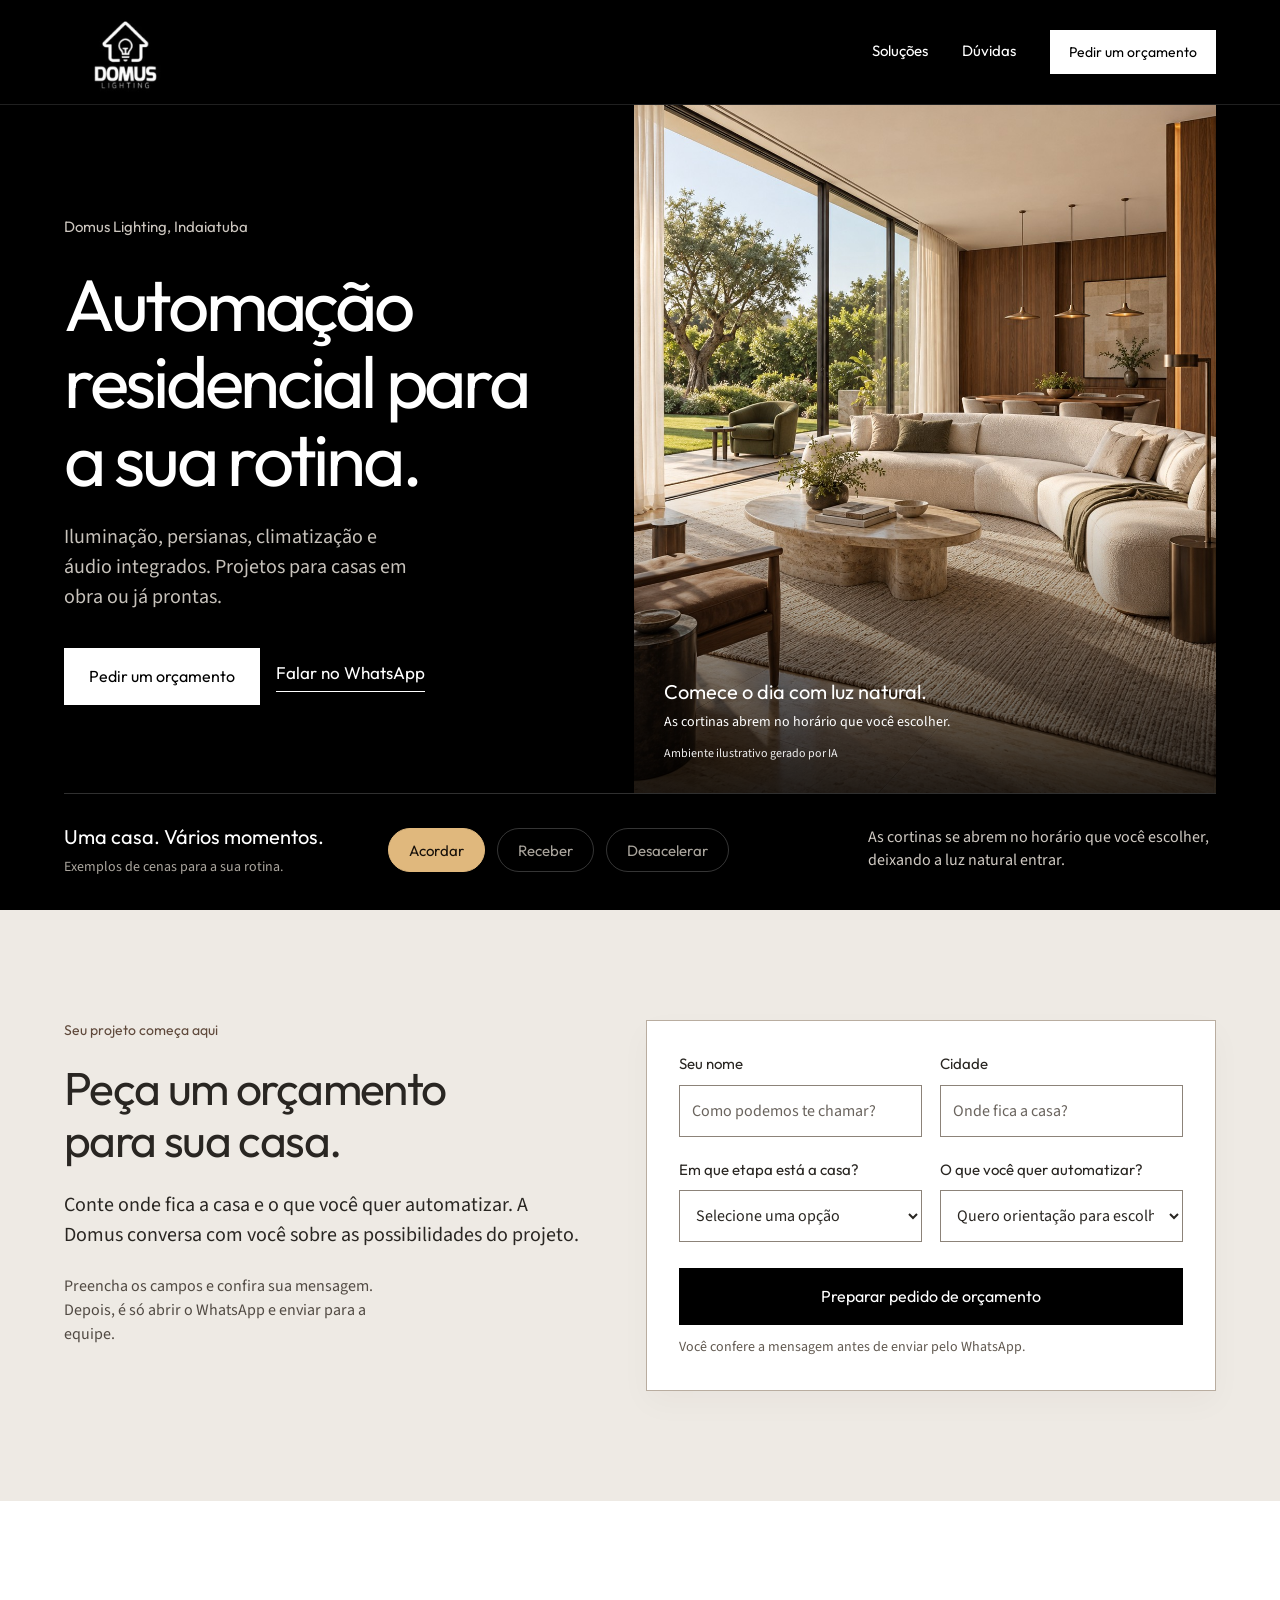
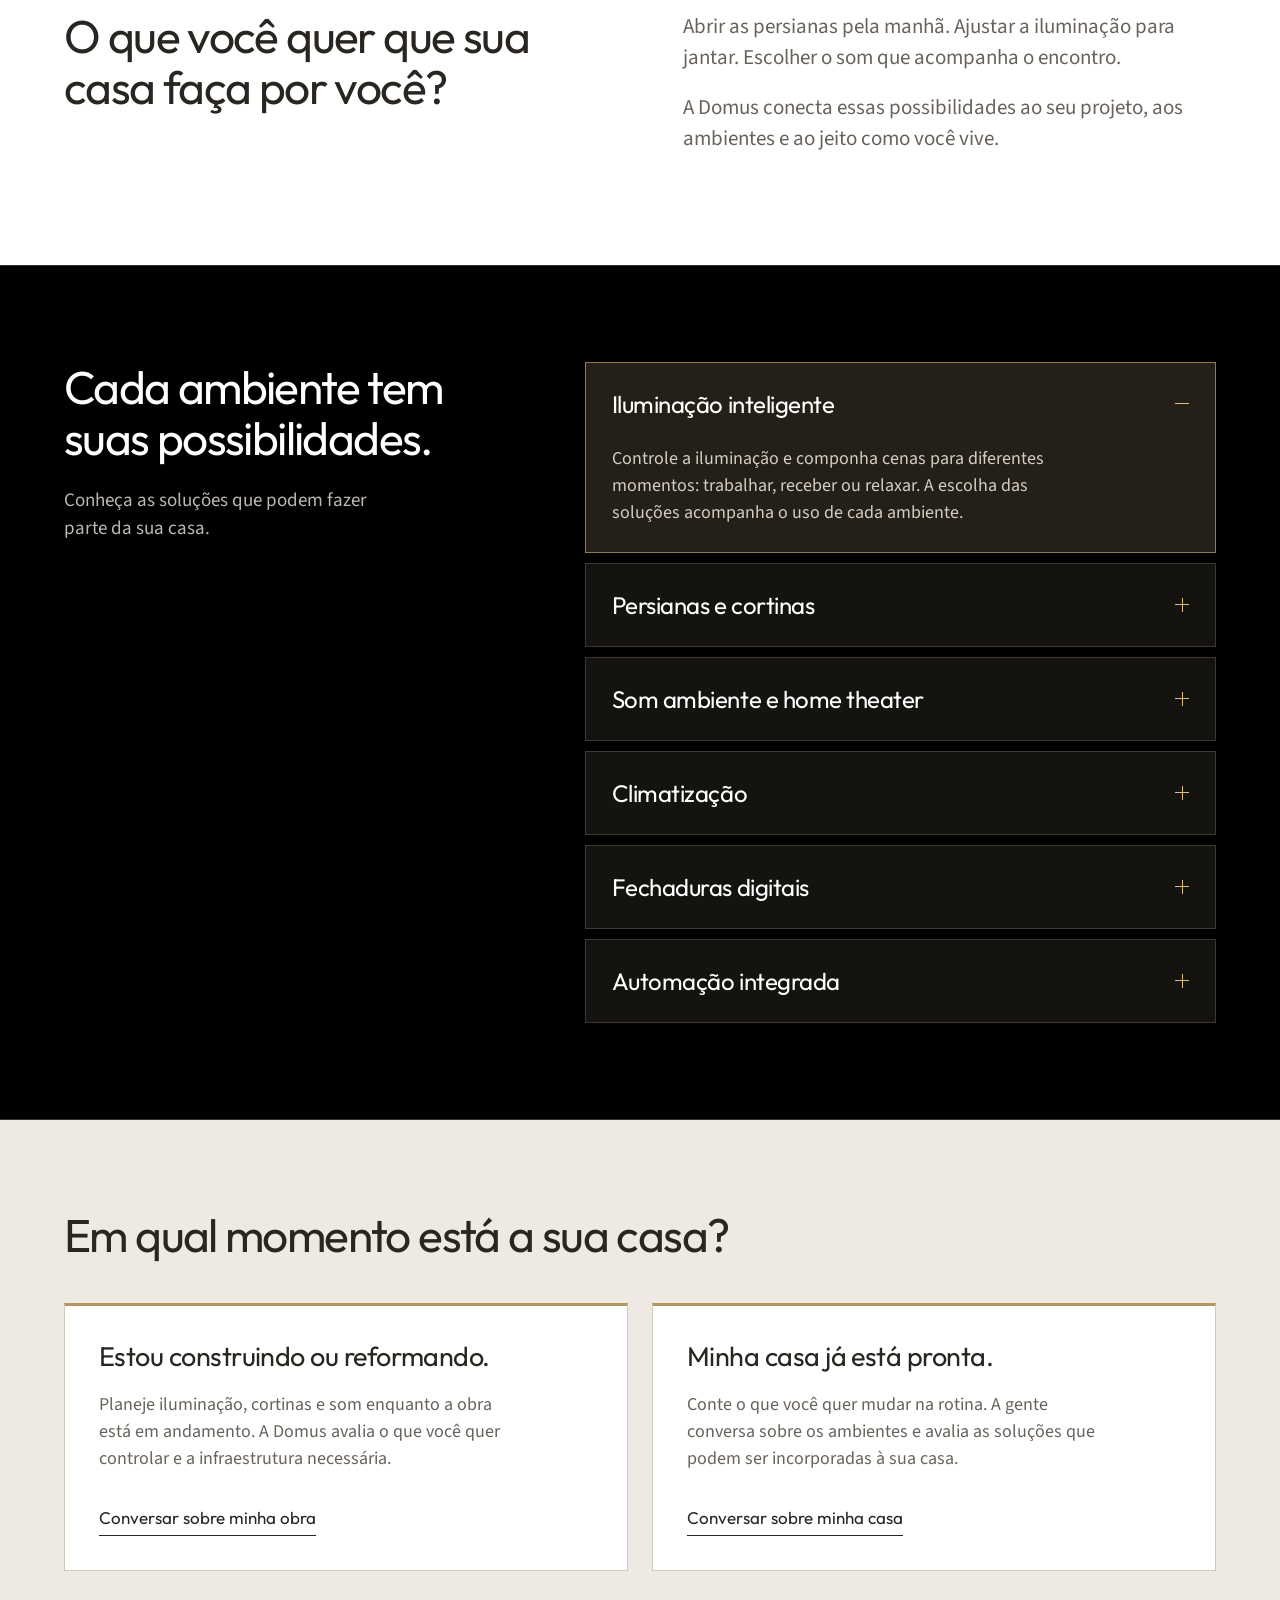
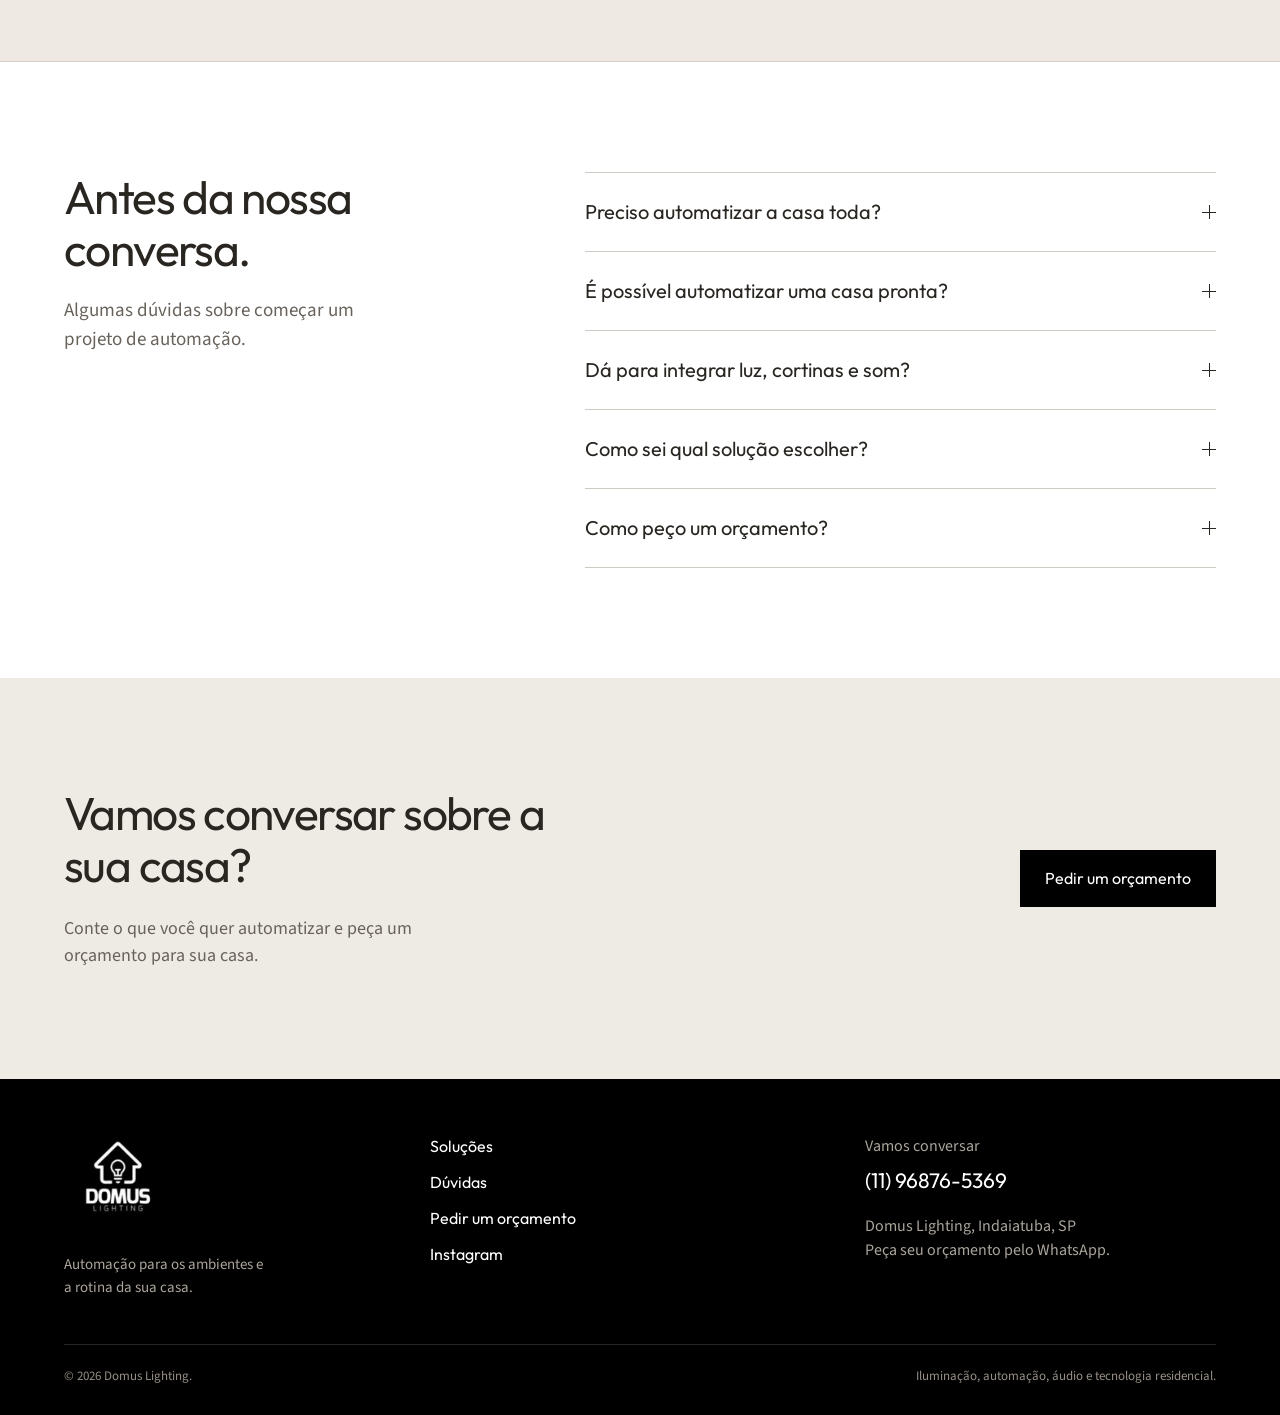
==== commit 67bce974: "Separate solution and project sections with contrasting surfaces" ====
--- a/index.html
+++ b/index.html
@@ -1,7 +1,7 @@
-<!doctype html><html lang="pt-BR"><head><meta charset="utf-8"><meta name="viewport" content="width=device-width, initial-scale=1"><meta name="theme-color" content="#000000"><meta name="description" content="Iluminação, persianas, climatização e áudio integrados à sua rotina. Peça um orçamento de automação residencial à Domus Lighting em Indaiatuba."><meta property="og:title" content="Domus Lighting | Automação residencial em Indaiatuba"><meta property="og:description" content="Iluminação, persianas, climatização e áudio integrados à sua rotina. Peça um orçamento de automação residencial à Domus Lighting em Indaiatuba."><meta property="og:type" content="website"><meta name="color-scheme" content="light"><meta name="robots" content="index,follow,max-image-preview:large"><link rel="canonical" href="https://duartecosta21.github.io/domus-lighting-site/"><meta property="og:url" content="https://duartecosta21.github.io/domus-lighting-site/"><meta property="og:image" content="https://duartecosta21.github.io/domus-lighting-site/assets/images/cena-manha.jpg"><meta property="og:locale" content="pt_BR"><title>Domus Lighting | Automação residencial em Indaiatuba</title><link rel="icon" href="assets/images/logo.jpg"><link rel="preload" href="assets/fonts/Outfit-Regular.ttf" as="font" type="font/ttf" crossorigin><link rel="stylesheet" href="styles.css?v=8"><script src="site.js?v=9" defer></script></head><body data-page="home"><a class="skip-link" href="#conteudo">Pular para o conteúdo</a><header class="site-header"><div class="wrap header-inner"><a class="brand" href="index.html" aria-label="Domus Lighting, início"><img src="assets/images/logo.jpg" width="320" height="320" alt="Domus Lighting"></a><button class="menu-toggle" type="button" aria-expanded="false" aria-controls="navegacao">Menu</button><nav class="site-nav" id="navegacao" aria-label="Navegação principal"><a href="#solucoes">Soluções</a><a href="#duvidas">Dúvidas</a><a class="button light" href="#proposta" data-proposal-cta>Pedir um orçamento</a></nav></div></header><main id="conteudo">
+<!doctype html><html lang="pt-BR"><head><meta charset="utf-8"><meta name="viewport" content="width=device-width, initial-scale=1"><meta name="theme-color" content="#000000"><meta name="description" content="Iluminação, persianas, climatização e áudio integrados à sua rotina. Peça um orçamento de automação residencial à Domus Lighting em Indaiatuba."><meta property="og:title" content="Domus Lighting | Automação residencial em Indaiatuba"><meta property="og:description" content="Iluminação, persianas, climatização e áudio integrados à sua rotina. Peça um orçamento de automação residencial à Domus Lighting em Indaiatuba."><meta property="og:type" content="website"><meta name="color-scheme" content="light"><meta name="robots" content="index,follow,max-image-preview:large"><link rel="canonical" href="https://duartecosta21.github.io/domus-lighting-site/"><meta property="og:url" content="https://duartecosta21.github.io/domus-lighting-site/"><meta property="og:image" content="https://duartecosta21.github.io/domus-lighting-site/assets/images/cena-manha.jpg"><meta property="og:locale" content="pt_BR"><title>Domus Lighting | Automação residencial em Indaiatuba</title><link rel="icon" href="assets/images/logo.jpg"><link rel="preload" href="assets/fonts/Outfit-Regular.ttf" as="font" type="font/ttf" crossorigin><link rel="stylesheet" href="styles.css?v=10"><script src="site.js?v=9" defer></script></head><body data-page="home"><a class="skip-link" href="#conteudo">Pular para o conteúdo</a><header class="site-header"><div class="wrap header-inner"><a class="brand" href="index.html" aria-label="Domus Lighting, início"><img src="assets/images/logo.jpg" width="320" height="320" alt="Domus Lighting"></a><button class="menu-toggle" type="button" aria-expanded="false" aria-controls="navegacao">Menu</button><nav class="site-nav" id="navegacao" aria-label="Navegação principal"><a href="#solucoes">Soluções</a><a href="#duvidas">Dúvidas</a><a class="button light" href="#proposta" data-proposal-cta>Pedir um orçamento</a></nav></div></header><main id="conteudo">
 <section class="hero home-hero scene-morning" aria-labelledby="titulo"><div class="wrap"><div class="hero-layout"><div class="hero-copy"><p class="place">Domus Lighting, Indaiatuba</p><h1 id="titulo">Automação residencial para a sua rotina.</h1><p class="lead">Iluminação, persianas, climatização e áudio integrados. Projetos para casas em obra ou já prontas.</p><div class="actions"><a class="button light" href="#proposta" data-proposal-cta>Pedir um orçamento</a><a class="text-link" href="https://wa.me/5511968765369?text=Ol%C3%A1%21%20Vim%20pelo%20site%20da%20Domus%20e%20gostaria%20de%20conversar%20sobre%20um%20or%C3%A7amento%20de%20automa%C3%A7%C3%A3o%20residencial." target="_blank" rel="noopener" data-contact-intent="proposal">Falar no WhatsApp</a></div></div><div class="hero-visual"><img src="assets/images/cena-manha.jpg" width="1122" height="1402" alt="Ambiente ilustrativo de alto padrão pela manhã, com luz natural e cortinas abertas" fetchpriority="high"><p class="photo-caption"><span id="scene-title">Comece o dia com luz natural.</span><span id="scene-detail" style="font-family:Source;font-size:14px">As cortinas abrem no horário que você escolher.</span><small class="photo-origin">Ambiente ilustrativo gerado por IA</small></p></div></div><div class="scene-bar"><div class="scene-heading">Uma casa. Vários momentos.<small>Exemplos de cenas para a sua rotina.</small></div><div class="scene-buttons" role="group" aria-label="Explorar exemplos de cenas"><button type="button" data-scene="morning" aria-pressed="true">Acordar</button><button type="button" data-scene="evening" aria-pressed="false">Receber</button><button type="button" data-scene="night" aria-pressed="false">Desacelerar</button></div><p class="scene-description" id="scene-description" aria-live="polite">As cortinas se abrem no horário que você escolher, deixando a luz natural entrar.</p></div></div></section>
 <section class="section proposal-section" id="proposta" aria-labelledby="proposal-title"><div class="wrap proposal-layout"><div class="proposal-intro"><p class="eyebrow">Seu projeto começa aqui</p><h2 id="proposal-title">Peça um orçamento para sua casa.</h2><p class="lead">Conte onde fica a casa e o que você quer automatizar. A Domus conversa com você sobre as possibilidades do projeto.</p><p class="proposal-next">Preencha os campos e confira sua mensagem. Depois, é só abrir o WhatsApp e enviar para a equipe.</p></div><form class="proposal-form"><div class="form-grid"><div class="form-field"><label for="proposal-name">Seu nome</label><input id="proposal-name" name="name" autocomplete="given-name" maxlength="80" placeholder="Como podemos te chamar?" required></div><div class="form-field"><label for="proposal-city">Cidade</label><input id="proposal-city" name="city" autocomplete="address-level2" maxlength="100" placeholder="Onde fica a casa?" required></div><div class="form-field"><label for="proposal-stage">Em que etapa está a casa?</label><select id="proposal-stage" name="stage" required><option value="">Selecione uma opção</option><option>Em construção</option><option>Em reforma</option><option>Já está pronta</option><option>Ainda estou planejando</option></select></div><div class="form-field"><label for="proposal-interest">O que você quer automatizar?</label><select id="proposal-interest" name="interest"><option>Quero orientação para escolher</option><option>Iluminação</option><option>Persianas e cortinas</option><option>Som ambiente e home theater</option><option>Climatização</option><option>Fechaduras digitais</option><option>Mais de uma solução</option></select></div></div><button class="button" type="submit" disabled>Preparar pedido de orçamento</button><p class="form-note">Você confere a mensagem antes de enviar pelo WhatsApp.</p><div class="proposal-review" hidden><label for="proposal-message">Confira seu pedido<textarea id="proposal-message" readonly rows="6"></textarea></label><p id="proposal-status" role="status">Mensagem preparada. Abra o WhatsApp para enviar.</p><a class="button" id="proposal-whatsapp" target="_blank" rel="noopener" data-contact-intent="proposal">Continuar no WhatsApp</a></div><noscript><p>Para pedir um orçamento, <a class="text-link" href="https://wa.me/5511968765369?text=Ol%C3%A1%21%20Vim%20pelo%20site%20da%20Domus%20e%20gostaria%20de%20conversar%20sobre%20um%20or%C3%A7amento%20de%20automa%C3%A7%C3%A3o%20residencial." target="_blank" rel="noopener">fale com a Domus no WhatsApp</a>.</p></noscript></form></div></section><section class="section wrap opening"><h2>O que você quer que sua casa faça por você?</h2><div><p>Abrir as persianas pela manhã. Ajustar a iluminação para jantar. Escolher o som que acompanha o encontro.</p><p>A Domus conecta essas possibilidades ao seu projeto, aos ambientes e ao jeito como você vive.</p></div></section>
-<section class="section wrap solutions" id="solucoes"><div class="solutions-layout"><div><h2>Cada ambiente tem suas possibilidades.</h2><p class="section-note">Conheça as soluções que podem fazer parte da sua casa.</p></div><div class="solution-list">
+<section class="section solutions" id="solucoes"><div class="wrap solutions-layout"><div><h2>Cada ambiente tem suas possibilidades.</h2><p class="section-note">Conheça as soluções que podem fazer parte da sua casa.</p></div><div class="solution-list">
 <details open><summary>Iluminação inteligente</summary><p>Controle a iluminação e componha cenas para diferentes momentos: trabalhar, receber ou relaxar. A escolha das soluções acompanha o uso de cada ambiente.</p></details>
 <details><summary>Persianas e cortinas</summary><p>Integre a abertura e o fechamento das persianas e cortinas à rotina da casa. Luz natural e privacidade podem fazer parte de uma mesma cena.</p></details>
 <details><summary>Som ambiente e home theater</summary><p>Escolha o som de cada ambiente a partir do espaço e de como você quer usá-lo, seja para ouvir música ou assistir a filmes.</p></details>
@@ -10,7 +10,7 @@
 <details><summary>Automação integrada</summary><p>Reúna as soluções em um projeto que considere a casa como um todo. Equipamentos, ambientes e cenas são definidos a partir do que você precisa.</p></details>
 </div></div></section>
 
-<section class="section wrap"><h2>Em qual momento está a sua casa?</h2><div class="project-types"><article><h3>Estou construindo ou reformando.</h3><p>Planeje iluminação, cortinas e som enquanto a obra está em andamento. A Domus avalia o que você quer controlar e a infraestrutura necessária.</p><a class="text-link" href="#proposta" data-proposal-cta data-project-stage="Em construção">Conversar sobre minha obra</a></article><article><h3>Minha casa já está pronta.</h3><p>Conte o que você quer mudar na rotina. A gente conversa sobre os ambientes e avalia as soluções que podem ser incorporadas à sua casa.</p><a class="text-link" href="#proposta" data-proposal-cta data-project-stage="Já está pronta">Conversar sobre minha casa</a></article></div></section>
+<section class="section project-stages" id="momento"><div class="wrap"><h2>Em qual momento está a sua casa?</h2><div class="project-types"><article><h3>Estou construindo ou reformando.</h3><p>Planeje iluminação, cortinas e som enquanto a obra está em andamento. A Domus avalia o que você quer controlar e a infraestrutura necessária.</p><a class="text-link" href="#proposta" data-proposal-cta data-project-stage="Em construção">Conversar sobre minha obra</a></article><article><h3>Minha casa já está pronta.</h3><p>Conte o que você quer mudar na rotina. A gente conversa sobre os ambientes e avalia as soluções que podem ser incorporadas à sua casa.</p><a class="text-link" href="#proposta" data-proposal-cta data-project-stage="Já está pronta">Conversar sobre minha casa</a></article></div></div></section>
 
 <section class="section wrap faq-layout" id="duvidas"><div><h2>Antes da nossa conversa.</h2><p class="section-note">Algumas dúvidas sobre começar um projeto de automação.</p></div><div class="faq-list"><details><summary>Preciso automatizar a casa toda?</summary><p>O projeto pode considerar os ambientes e as soluções que fazem sentido agora. Conte suas prioridades para a gente avaliar as possibilidades e uma eventual expansão.</p></details><details><summary>É possível automatizar uma casa pronta?</summary><p>Existem possibilidades para casas prontas. A escolha depende dos equipamentos, da infraestrutura e do que você quer controlar. A conversa com a Domus ajuda a entender o que é adequado ao seu caso.</p></details><details><summary>Dá para integrar luz, cortinas e som?</summary><p>Sim. Eles podem fazer parte de uma mesma cena, como assistir a um filme ou receber visitas. A combinação depende dos equipamentos e das condições da casa.</p></details><details><summary>Como sei qual solução escolher?</summary><p>Conte quais ambientes você usa, o que quer controlar e se a casa está em obra ou já pronta. A Domus conversa com você sobre as soluções adequadas ao que você precisa.</p></details><details><summary>Como peço um orçamento?</summary><p>Preencha o formulário nesta página com seu nome, cidade, etapa da casa e interesse. Confira a mensagem e envie pelo WhatsApp. A equipe conversa com você sobre o projeto e o próximo passo.</p></details></div></section>
 <section class="section contact" id="contato"><div class="wrap contact-inner"><div><h2>Vamos conversar sobre a sua casa?</h2><p class="lead">Conte o que você quer automatizar e peça um orçamento para sua casa.</p></div><a class="button" href="#proposta" data-proposal-cta>Pedir um orçamento</a></div></section></main><footer class="site-footer"><div class="wrap"><div class="footer-top"><div class="footer-brand"><a href="index.html" aria-label="Domus Lighting, início"><img src="assets/images/logo.jpg" width="320" height="320" alt="Domus Lighting"></a><p>Automação para os ambientes e a rotina da sua casa.</p></div><nav class="footer-links" aria-label="Links do rodapé"><a href="#solucoes">Soluções</a><a href="#duvidas">Dúvidas</a><a href="#proposta" data-proposal-cta>Pedir um orçamento</a><a href="https://www.instagram.com/adomuslght/" target="_blank" rel="noopener">Instagram</a></nav><div class="footer-contact"><p>Vamos conversar</p><a href="https://wa.me/5511968765369?text=Ol%C3%A1%21%20Vim%20pelo%20site%20da%20Domus%20e%20gostaria%20de%20conversar%20sobre%20um%20or%C3%A7amento%20de%20automa%C3%A7%C3%A3o%20residencial." target="_blank" rel="noopener" data-contact-intent="proposal">(11) 96876-5369</a><p>Domus Lighting, Indaiatuba, SP<br>Peça seu orçamento pelo WhatsApp.</p></div></div><div class="footer-bottom"><span>© 2026 Domus Lighting.</span><span>Iluminação, automação, áudio e tecnologia residencial.</span></div></div></footer></body></html>
--- a/styles.css
+++ b/styles.css
@@ -26,3 +26,22 @@
 
 /* A demonstração de cenas também participa do projeto do arquiteto. */
 .architect-hero[data-scene-hero] .hero-visual{overflow:hidden}.architect-hero[data-scene-hero] .hero-visual img{object-position:50% 50%}
+
+/* Faixas e superfícies separam etapas, soluções e momento do imóvel. */
+.solutions{background:#000;color:#fff;padding-block:96px;border-block:1px solid #34312b}
+.solutions h2{max-width:16ch}.solutions .section-note{color:#bdb8b0}
+.solutions .solution-list{border:0;display:grid;gap:10px}
+.solutions .solution-list details{border:1px solid #3d3830;background:#141310}
+.solutions .solution-list details[open]{border-color:#93794f;background:#242018}
+.solutions .solution-list summary{padding:23px 26px;min-height:76px}
+.solutions .solution-list summary:after{color:#dfbd85}
+.solutions .solution-list details p{color:#d4cec4;padding:0 58px 26px 26px}
+.solutions summary:focus-visible{outline-color:#dfbd85;outline-offset:3px}
+.project-stages{background:#eee9e2;border-bottom:1px solid #d7cfc3;padding-block:90px}
+.project-stages h2{max-width:24ch}.project-stages .project-types{gap:24px;margin-top:42px}
+.project-stages .project-types article{background:#fff;border:1px solid #d4cabb;border-top:3px solid #b79560;padding:34px;display:flex;flex-direction:column;align-items:flex-start}
+.project-stages .project-types h3{max-width:26ch}.project-stages .project-types p{margin-bottom:28px}
+.project-stages .project-types .text-link{margin-top:auto;padding-top:5px}
+.workflow-list{display:grid;gap:14px}.workflow-list li,.workflow-list li:last-child{padding:27px;border:1px solid #d7cfc3;background:#faf8f4;grid-template-columns:36px 1fr;gap:20px}
+.workflow-list li:before{background:#e4d4b9;color:#514025;width:36px;height:36px;display:flex;align-items:center;justify-content:center}
+@media(max-width:760px){.solutions,.project-stages{padding-block:64px}.solutions .solutions-layout{gap:32px}.solutions .solution-list summary{padding:21px 20px;font-size:21px;min-height:72px}.solutions .solution-list details p{padding:0 42px 24px 20px;font-size:17px}.project-stages .project-types{margin-top:32px;gap:18px}.project-stages .project-types article{padding:27px 23px}.workflow-list li,.workflow-list li:last-child{padding:22px 18px;grid-template-columns:30px 1fr;gap:14px}.workflow-list li:before{width:30px;height:30px}.workflow-list h3{font-size:21px}}
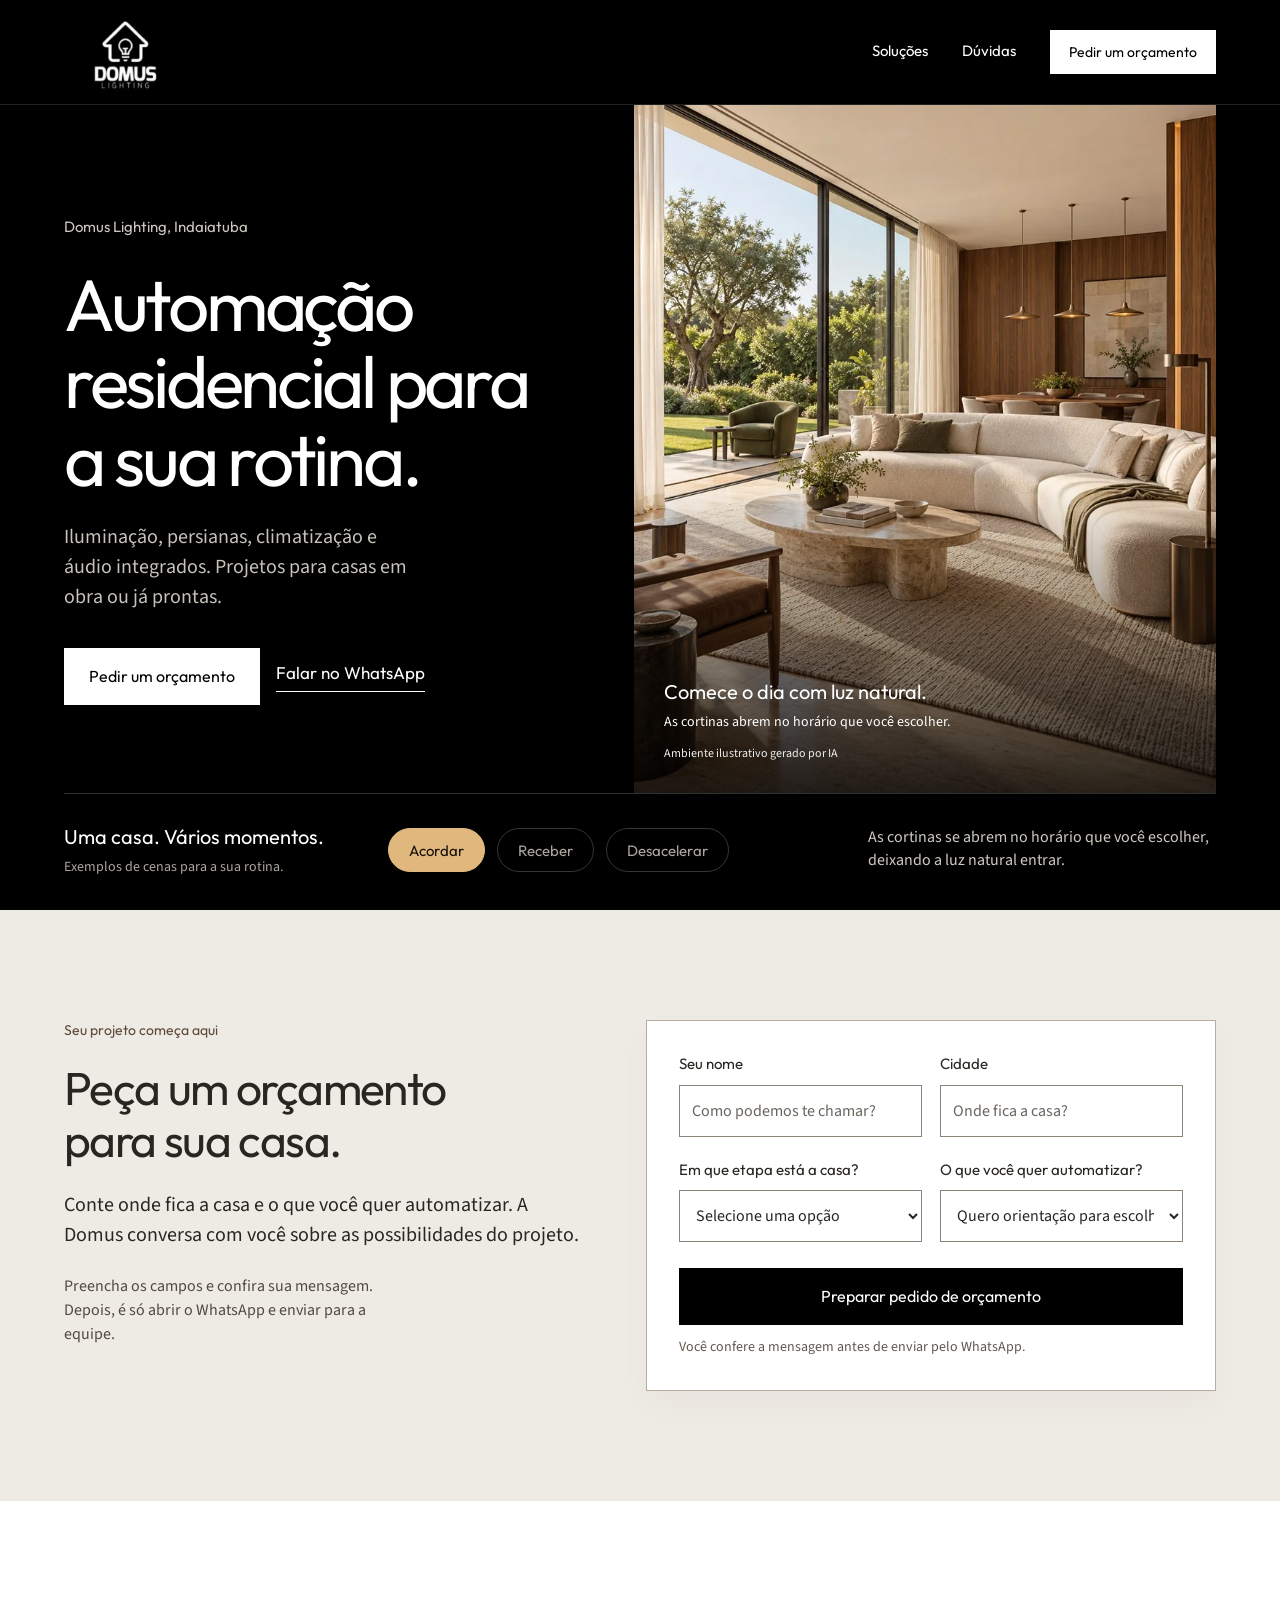
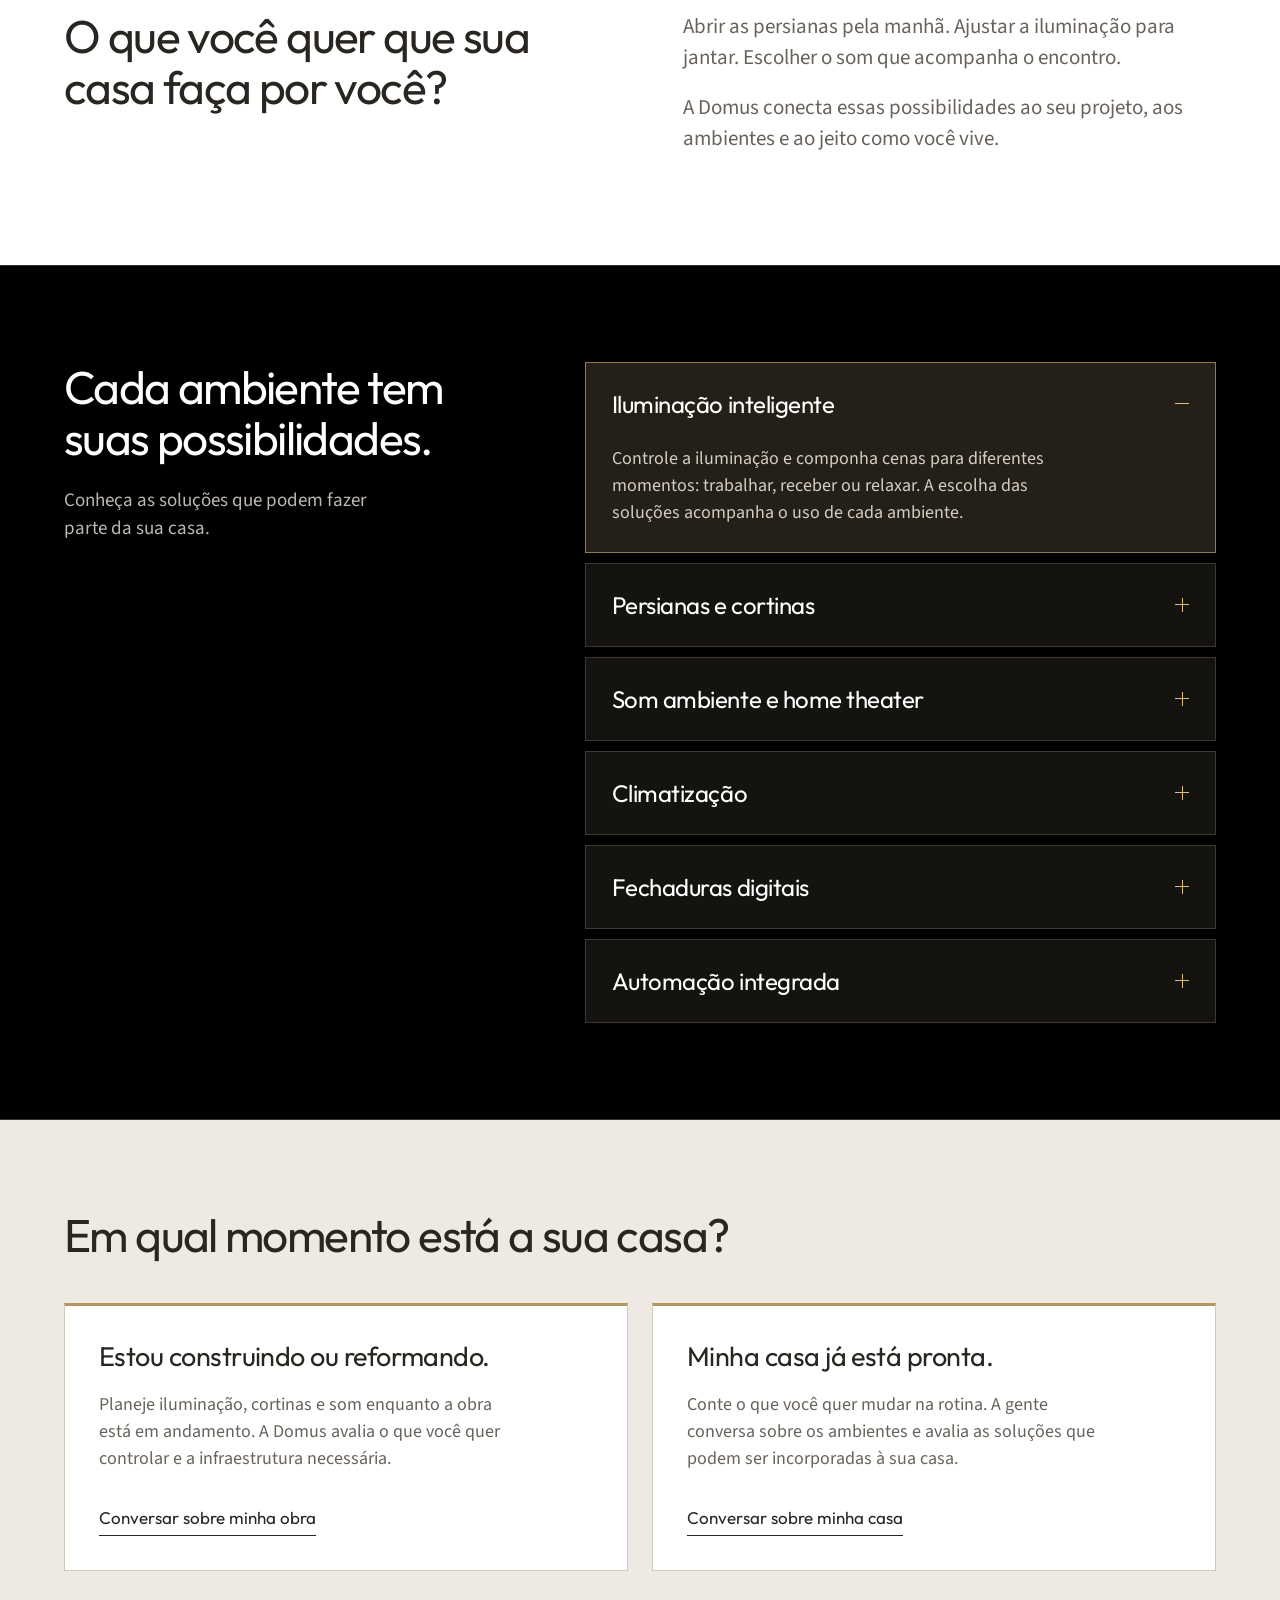
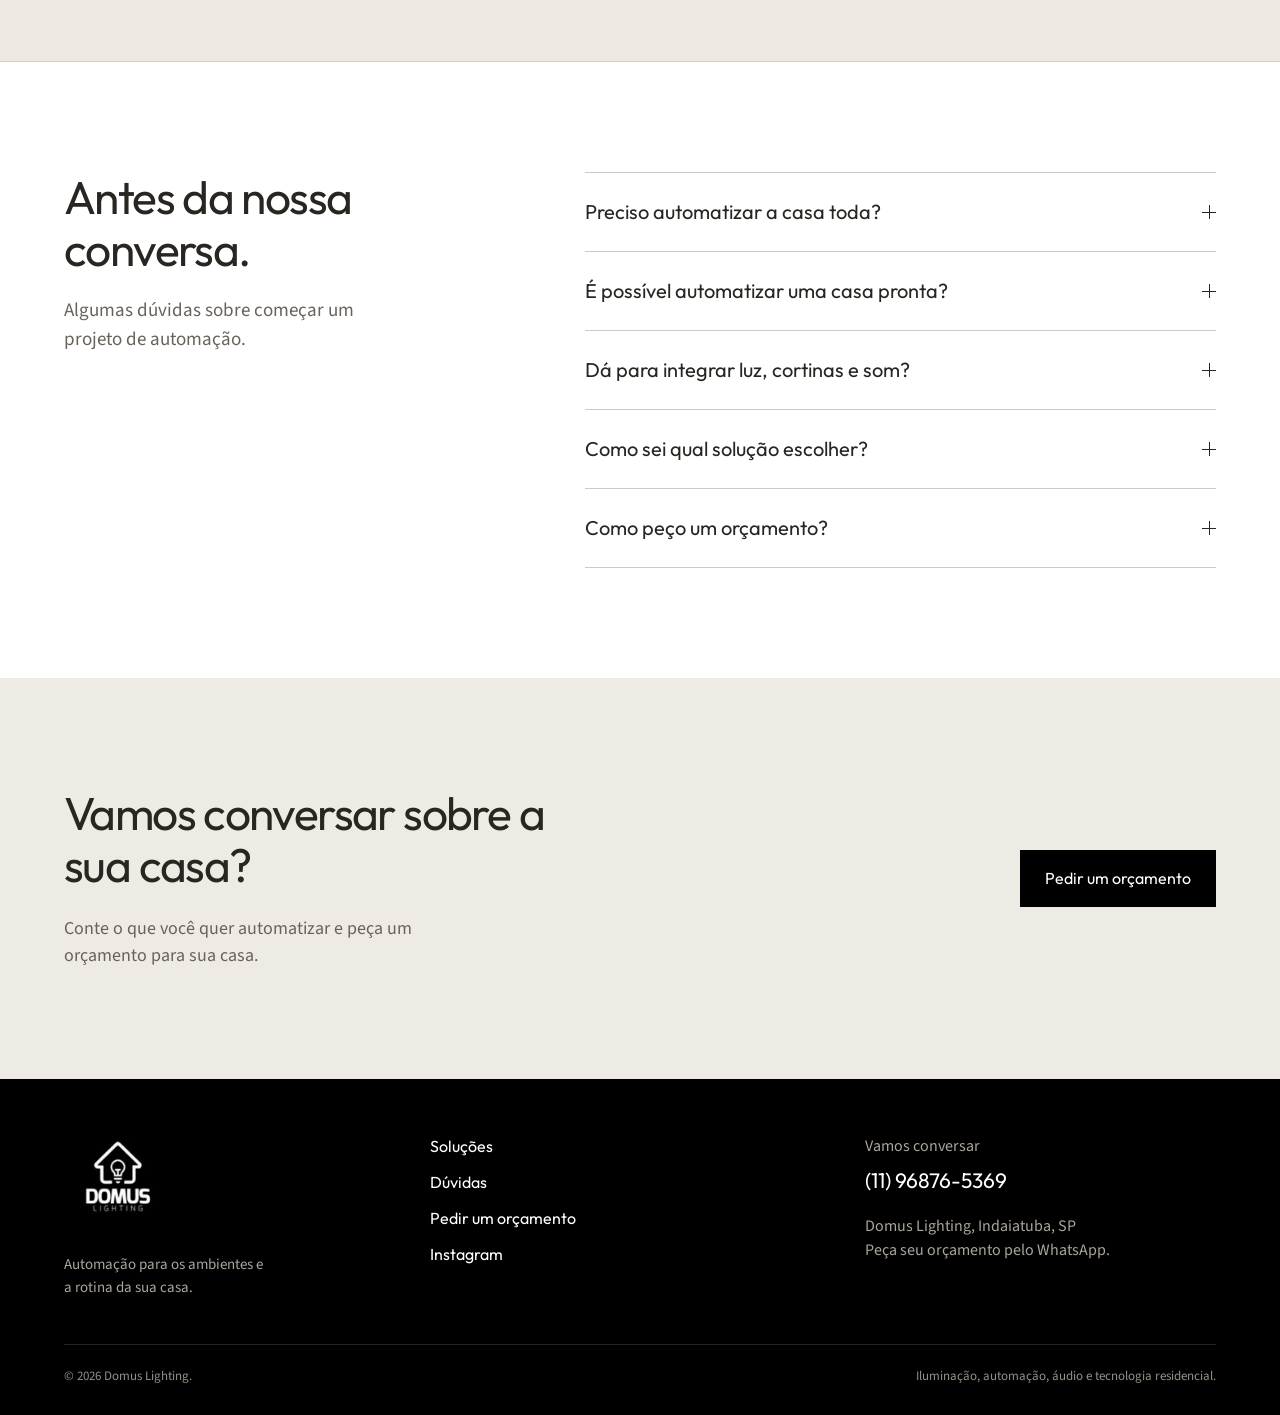
==== commit f6e35aba: "Optimize responsive images, fonts and scene loading for PageSpeed" ====
--- a/index.html
+++ b/index.html
@@ -1,5 +1,5 @@
-<!doctype html><html lang="pt-BR"><head><meta charset="utf-8"><meta name="viewport" content="width=device-width, initial-scale=1"><meta name="theme-color" content="#000000"><meta name="description" content="Iluminação, persianas, climatização e áudio integrados à sua rotina. Peça um orçamento de automação residencial à Domus Lighting em Indaiatuba."><meta property="og:title" content="Domus Lighting | Automação residencial em Indaiatuba"><meta property="og:description" content="Iluminação, persianas, climatização e áudio integrados à sua rotina. Peça um orçamento de automação residencial à Domus Lighting em Indaiatuba."><meta property="og:type" content="website"><meta name="color-scheme" content="light"><meta name="robots" content="index,follow,max-image-preview:large"><link rel="canonical" href="https://duartecosta21.github.io/domus-lighting-site/"><meta property="og:url" content="https://duartecosta21.github.io/domus-lighting-site/"><meta property="og:image" content="https://duartecosta21.github.io/domus-lighting-site/assets/images/cena-manha.jpg"><meta property="og:locale" content="pt_BR"><title>Domus Lighting | Automação residencial em Indaiatuba</title><link rel="icon" href="assets/images/logo.jpg"><link rel="preload" href="assets/fonts/Outfit-Regular.ttf" as="font" type="font/ttf" crossorigin><link rel="stylesheet" href="styles.css?v=10"><script src="site.js?v=9" defer></script></head><body data-page="home"><a class="skip-link" href="#conteudo">Pular para o conteúdo</a><header class="site-header"><div class="wrap header-inner"><a class="brand" href="index.html" aria-label="Domus Lighting, início"><img src="assets/images/logo.jpg" width="320" height="320" alt="Domus Lighting"></a><button class="menu-toggle" type="button" aria-expanded="false" aria-controls="navegacao">Menu</button><nav class="site-nav" id="navegacao" aria-label="Navegação principal"><a href="#solucoes">Soluções</a><a href="#duvidas">Dúvidas</a><a class="button light" href="#proposta" data-proposal-cta>Pedir um orçamento</a></nav></div></header><main id="conteudo">
-<section class="hero home-hero scene-morning" aria-labelledby="titulo"><div class="wrap"><div class="hero-layout"><div class="hero-copy"><p class="place">Domus Lighting, Indaiatuba</p><h1 id="titulo">Automação residencial para a sua rotina.</h1><p class="lead">Iluminação, persianas, climatização e áudio integrados. Projetos para casas em obra ou já prontas.</p><div class="actions"><a class="button light" href="#proposta" data-proposal-cta>Pedir um orçamento</a><a class="text-link" href="https://wa.me/5511968765369?text=Ol%C3%A1%21%20Vim%20pelo%20site%20da%20Domus%20e%20gostaria%20de%20conversar%20sobre%20um%20or%C3%A7amento%20de%20automa%C3%A7%C3%A3o%20residencial." target="_blank" rel="noopener" data-contact-intent="proposal">Falar no WhatsApp</a></div></div><div class="hero-visual"><img src="assets/images/cena-manha.jpg" width="1122" height="1402" alt="Ambiente ilustrativo de alto padrão pela manhã, com luz natural e cortinas abertas" fetchpriority="high"><p class="photo-caption"><span id="scene-title">Comece o dia com luz natural.</span><span id="scene-detail" style="font-family:Source;font-size:14px">As cortinas abrem no horário que você escolher.</span><small class="photo-origin">Ambiente ilustrativo gerado por IA</small></p></div></div><div class="scene-bar"><div class="scene-heading">Uma casa. Vários momentos.<small>Exemplos de cenas para a sua rotina.</small></div><div class="scene-buttons" role="group" aria-label="Explorar exemplos de cenas"><button type="button" data-scene="morning" aria-pressed="true">Acordar</button><button type="button" data-scene="evening" aria-pressed="false">Receber</button><button type="button" data-scene="night" aria-pressed="false">Desacelerar</button></div><p class="scene-description" id="scene-description" aria-live="polite">As cortinas se abrem no horário que você escolher, deixando a luz natural entrar.</p></div></div></section>
+<!doctype html><html lang="pt-BR"><head><meta charset="utf-8"><meta name="viewport" content="width=device-width, initial-scale=1"><meta name="theme-color" content="#000000"><meta name="description" content="Iluminação, persianas, climatização e áudio integrados à sua rotina. Peça um orçamento de automação residencial à Domus Lighting em Indaiatuba."><meta property="og:title" content="Domus Lighting | Automação residencial em Indaiatuba"><meta property="og:description" content="Iluminação, persianas, climatização e áudio integrados à sua rotina. Peça um orçamento de automação residencial à Domus Lighting em Indaiatuba."><meta property="og:type" content="website"><meta name="color-scheme" content="light"><meta name="robots" content="index,follow,max-image-preview:large"><link rel="canonical" href="https://duartecosta21.github.io/domus-lighting-site/"><meta property="og:url" content="https://duartecosta21.github.io/domus-lighting-site/"><meta property="og:image" content="https://duartecosta21.github.io/domus-lighting-site/assets/images/cena-manha.jpg"><meta property="og:locale" content="pt_BR"><title>Domus Lighting | Automação residencial em Indaiatuba</title><link rel="icon" href="assets/images/logo.jpg"><link rel="preload" href="assets/fonts/Outfit-Regular.woff2" as="font" type="font/woff2" crossorigin><link rel="stylesheet" href="styles.css?v=14"><script src="site.js?v=13" defer></script></head><body data-page="home"><a class="skip-link" href="#conteudo">Pular para o conteúdo</a><header class="site-header"><div class="wrap header-inner"><a class="brand" href="index.html" aria-label="Domus Lighting, início"><img src="assets/images/logo-320.webp" width="320" height="320" alt="Domus Lighting"></a><button class="menu-toggle" type="button" aria-expanded="false" aria-controls="navegacao">Menu</button><nav class="site-nav" id="navegacao" aria-label="Navegação principal"><a href="#solucoes">Soluções</a><a href="#duvidas">Dúvidas</a><a class="button light" href="#proposta" data-proposal-cta>Pedir um orçamento</a></nav></div></header><main id="conteudo">
+<section class="hero home-hero scene-morning" aria-labelledby="titulo"><div class="wrap"><div class="hero-layout"><div class="hero-copy"><p class="place">Domus Lighting, Indaiatuba</p><h1 id="titulo">Automação residencial para a sua rotina.</h1><p class="lead">Iluminação, persianas, climatização e áudio integrados. Projetos para casas em obra ou já prontas.</p><div class="actions"><a class="button light" href="#proposta" data-proposal-cta>Pedir um orçamento</a><a class="text-link" href="https://wa.me/5511968765369?text=Ol%C3%A1%21%20Vim%20pelo%20site%20da%20Domus%20e%20gostaria%20de%20conversar%20sobre%20um%20or%C3%A7amento%20de%20automa%C3%A7%C3%A3o%20residencial." target="_blank" rel="noopener" data-contact-intent="proposal">Falar no WhatsApp</a></div></div><div class="hero-visual"><img srcset="assets/images/cena-manha-480.webp 480w, assets/images/cena-manha-800.webp 800w, assets/images/cena-manha-1122.webp 1122w" sizes="(max-width: 760px) 100vw, (max-width: 1440px) 50vw, 720px" decoding="async" src="assets/images/cena-manha-1122.webp" width="1122" height="1402" alt="Ambiente ilustrativo de alto padrão pela manhã, com luz natural e cortinas abertas" fetchpriority="high"><p class="photo-caption"><span id="scene-title">Comece o dia com luz natural.</span><span id="scene-detail" style="font-family:Source;font-size:14px">As cortinas abrem no horário que você escolher.</span><small class="photo-origin">Ambiente ilustrativo gerado por IA</small></p></div></div><div class="scene-bar"><div class="scene-heading">Uma casa. Vários momentos.<small>Exemplos de cenas para a sua rotina.</small></div><div class="scene-buttons" role="group" aria-label="Explorar exemplos de cenas"><button type="button" data-scene="morning" aria-pressed="true">Acordar</button><button type="button" data-scene="evening" aria-pressed="false">Receber</button><button type="button" data-scene="night" aria-pressed="false">Desacelerar</button></div><p class="scene-description" id="scene-description" aria-live="polite">As cortinas se abrem no horário que você escolher, deixando a luz natural entrar.</p></div></div></section>
 <section class="section proposal-section" id="proposta" aria-labelledby="proposal-title"><div class="wrap proposal-layout"><div class="proposal-intro"><p class="eyebrow">Seu projeto começa aqui</p><h2 id="proposal-title">Peça um orçamento para sua casa.</h2><p class="lead">Conte onde fica a casa e o que você quer automatizar. A Domus conversa com você sobre as possibilidades do projeto.</p><p class="proposal-next">Preencha os campos e confira sua mensagem. Depois, é só abrir o WhatsApp e enviar para a equipe.</p></div><form class="proposal-form"><div class="form-grid"><div class="form-field"><label for="proposal-name">Seu nome</label><input id="proposal-name" name="name" autocomplete="given-name" maxlength="80" placeholder="Como podemos te chamar?" required></div><div class="form-field"><label for="proposal-city">Cidade</label><input id="proposal-city" name="city" autocomplete="address-level2" maxlength="100" placeholder="Onde fica a casa?" required></div><div class="form-field"><label for="proposal-stage">Em que etapa está a casa?</label><select id="proposal-stage" name="stage" required><option value="">Selecione uma opção</option><option>Em construção</option><option>Em reforma</option><option>Já está pronta</option><option>Ainda estou planejando</option></select></div><div class="form-field"><label for="proposal-interest">O que você quer automatizar?</label><select id="proposal-interest" name="interest"><option>Quero orientação para escolher</option><option>Iluminação</option><option>Persianas e cortinas</option><option>Som ambiente e home theater</option><option>Climatização</option><option>Fechaduras digitais</option><option>Mais de uma solução</option></select></div></div><button class="button" type="submit" disabled>Preparar pedido de orçamento</button><p class="form-note">Você confere a mensagem antes de enviar pelo WhatsApp.</p><div class="proposal-review" hidden><label for="proposal-message">Confira seu pedido<textarea id="proposal-message" readonly rows="6"></textarea></label><p id="proposal-status" role="status">Mensagem preparada. Abra o WhatsApp para enviar.</p><a class="button" id="proposal-whatsapp" target="_blank" rel="noopener" data-contact-intent="proposal">Continuar no WhatsApp</a></div><noscript><p>Para pedir um orçamento, <a class="text-link" href="https://wa.me/5511968765369?text=Ol%C3%A1%21%20Vim%20pelo%20site%20da%20Domus%20e%20gostaria%20de%20conversar%20sobre%20um%20or%C3%A7amento%20de%20automa%C3%A7%C3%A3o%20residencial." target="_blank" rel="noopener">fale com a Domus no WhatsApp</a>.</p></noscript></form></div></section><section class="section wrap opening"><h2>O que você quer que sua casa faça por você?</h2><div><p>Abrir as persianas pela manhã. Ajustar a iluminação para jantar. Escolher o som que acompanha o encontro.</p><p>A Domus conecta essas possibilidades ao seu projeto, aos ambientes e ao jeito como você vive.</p></div></section>
 <section class="section solutions" id="solucoes"><div class="wrap solutions-layout"><div><h2>Cada ambiente tem suas possibilidades.</h2><p class="section-note">Conheça as soluções que podem fazer parte da sua casa.</p></div><div class="solution-list">
 <details open><summary>Iluminação inteligente</summary><p>Controle a iluminação e componha cenas para diferentes momentos: trabalhar, receber ou relaxar. A escolha das soluções acompanha o uso de cada ambiente.</p></details>
@@ -13,4 +13,4 @@
 <section class="section project-stages" id="momento"><div class="wrap"><h2>Em qual momento está a sua casa?</h2><div class="project-types"><article><h3>Estou construindo ou reformando.</h3><p>Planeje iluminação, cortinas e som enquanto a obra está em andamento. A Domus avalia o que você quer controlar e a infraestrutura necessária.</p><a class="text-link" href="#proposta" data-proposal-cta data-project-stage="Em construção">Conversar sobre minha obra</a></article><article><h3>Minha casa já está pronta.</h3><p>Conte o que você quer mudar na rotina. A gente conversa sobre os ambientes e avalia as soluções que podem ser incorporadas à sua casa.</p><a class="text-link" href="#proposta" data-proposal-cta data-project-stage="Já está pronta">Conversar sobre minha casa</a></article></div></div></section>
 
 <section class="section wrap faq-layout" id="duvidas"><div><h2>Antes da nossa conversa.</h2><p class="section-note">Algumas dúvidas sobre começar um projeto de automação.</p></div><div class="faq-list"><details><summary>Preciso automatizar a casa toda?</summary><p>O projeto pode considerar os ambientes e as soluções que fazem sentido agora. Conte suas prioridades para a gente avaliar as possibilidades e uma eventual expansão.</p></details><details><summary>É possível automatizar uma casa pronta?</summary><p>Existem possibilidades para casas prontas. A escolha depende dos equipamentos, da infraestrutura e do que você quer controlar. A conversa com a Domus ajuda a entender o que é adequado ao seu caso.</p></details><details><summary>Dá para integrar luz, cortinas e som?</summary><p>Sim. Eles podem fazer parte de uma mesma cena, como assistir a um filme ou receber visitas. A combinação depende dos equipamentos e das condições da casa.</p></details><details><summary>Como sei qual solução escolher?</summary><p>Conte quais ambientes você usa, o que quer controlar e se a casa está em obra ou já pronta. A Domus conversa com você sobre as soluções adequadas ao que você precisa.</p></details><details><summary>Como peço um orçamento?</summary><p>Preencha o formulário nesta página com seu nome, cidade, etapa da casa e interesse. Confira a mensagem e envie pelo WhatsApp. A equipe conversa com você sobre o projeto e o próximo passo.</p></details></div></section>
-<section class="section contact" id="contato"><div class="wrap contact-inner"><div><h2>Vamos conversar sobre a sua casa?</h2><p class="lead">Conte o que você quer automatizar e peça um orçamento para sua casa.</p></div><a class="button" href="#proposta" data-proposal-cta>Pedir um orçamento</a></div></section></main><footer class="site-footer"><div class="wrap"><div class="footer-top"><div class="footer-brand"><a href="index.html" aria-label="Domus Lighting, início"><img src="assets/images/logo.jpg" width="320" height="320" alt="Domus Lighting"></a><p>Automação para os ambientes e a rotina da sua casa.</p></div><nav class="footer-links" aria-label="Links do rodapé"><a href="#solucoes">Soluções</a><a href="#duvidas">Dúvidas</a><a href="#proposta" data-proposal-cta>Pedir um orçamento</a><a href="https://www.instagram.com/adomuslght/" target="_blank" rel="noopener">Instagram</a></nav><div class="footer-contact"><p>Vamos conversar</p><a href="https://wa.me/5511968765369?text=Ol%C3%A1%21%20Vim%20pelo%20site%20da%20Domus%20e%20gostaria%20de%20conversar%20sobre%20um%20or%C3%A7amento%20de%20automa%C3%A7%C3%A3o%20residencial." target="_blank" rel="noopener" data-contact-intent="proposal">(11) 96876-5369</a><p>Domus Lighting, Indaiatuba, SP<br>Peça seu orçamento pelo WhatsApp.</p></div></div><div class="footer-bottom"><span>© 2026 Domus Lighting.</span><span>Iluminação, automação, áudio e tecnologia residencial.</span></div></div></footer></body></html>+<section class="section contact" id="contato"><div class="wrap contact-inner"><div><h2>Vamos conversar sobre a sua casa?</h2><p class="lead">Conte o que você quer automatizar e peça um orçamento para sua casa.</p></div><a class="button" href="#proposta" data-proposal-cta>Pedir um orçamento</a></div></section></main><footer class="site-footer"><div class="wrap"><div class="footer-top"><div class="footer-brand"><a href="index.html" aria-label="Domus Lighting, início"><img src="assets/images/logo-320.webp" width="320" height="320" alt="Domus Lighting"></a><p>Automação para os ambientes e a rotina da sua casa.</p></div><nav class="footer-links" aria-label="Links do rodapé"><a href="#solucoes">Soluções</a><a href="#duvidas">Dúvidas</a><a href="#proposta" data-proposal-cta>Pedir um orçamento</a><a href="https://www.instagram.com/adomuslght/" target="_blank" rel="noopener">Instagram</a></nav><div class="footer-contact"><p>Vamos conversar</p><a href="https://wa.me/5511968765369?text=Ol%C3%A1%21%20Vim%20pelo%20site%20da%20Domus%20e%20gostaria%20de%20conversar%20sobre%20um%20or%C3%A7amento%20de%20automa%C3%A7%C3%A3o%20residencial." target="_blank" rel="noopener" data-contact-intent="proposal">(11) 96876-5369</a><p>Domus Lighting, Indaiatuba, SP<br>Peça seu orçamento pelo WhatsApp.</p></div></div><div class="footer-bottom"><span>© 2026 Domus Lighting.</span><span>Iluminação, automação, áudio e tecnologia residencial.</span></div></div></footer></body></html>
--- a/styles.css
+++ b/styles.css
@@ -1,4 +1,4 @@
-@font-face{font-family:Outfit;src:url('assets/fonts/Outfit-Regular.ttf') format('truetype');font-display:swap;font-weight:400}@font-face{font-family:Outfit;src:url('assets/fonts/Outfit-Medium.ttf') format('truetype');font-display:swap;font-weight:500}@font-face{font-family:Source;src:url('assets/fonts/SourceSans3-Regular.ttf') format('truetype');font-display:swap;font-weight:400}
+@font-face{font-family:Outfit;src:url('assets/fonts/Outfit-Regular.woff2') format('woff2');font-display:swap;font-weight:400}@font-face{font-family:Outfit;src:url('assets/fonts/Outfit-Medium.woff2') format('woff2');font-display:swap;font-weight:500}@font-face{font-family:Source;src:url('assets/fonts/SourceSans3-Regular.woff2') format('woff2');font-display:swap;font-weight:400}
 :root{--black:#000;--white:#fff;--paper:#eeeae4;--wood:#5f493b;--light:#e0b87d;--muted:#aea9a1;--ink:#292622;--gap:clamp(24px,5vw,80px)}*{box-sizing:border-box}html{scroll-behavior:smooth;scroll-padding-top:100px}body{margin:0;background:var(--white);color:var(--ink);font-family:Source,Arial,sans-serif;font-size:18px;line-height:1.5}h1,h2,h3,h4,button,.button,nav,.brand{font-family:Outfit,Arial,sans-serif;font-weight:400}h1,h2,h3,p{margin:0}h1{font-size:clamp(48px,5.7vw,86px);line-height:1.06;letter-spacing:-.045em}h2{font-size:clamp(34px,3.6vw,55px);line-height:1.12;letter-spacing:-.035em}h3{font-size:27px;line-height:1.2;letter-spacing:-.02em}p{max-width:60ch}a{color:inherit;text-decoration:none}button{cursor:pointer}img,video{display:block;max-width:100%}button,a,summary{-webkit-tap-highlight-color:transparent}button:focus-visible,a:focus-visible,summary:focus-visible{outline:3px solid #ad702e;outline-offset:6px}.skip-link{position:fixed;top:10px;left:10px;padding:12px 20px;background:white;color:black;z-index:100;transform:translateY(-150%)}.skip-link:focus{transform:none}.wrap{max-width:1440px;margin:auto;padding-left:var(--gap);padding-right:var(--gap)}.section{padding-top:110px;padding-bottom:110px}.button{display:inline-flex;align-items:center;justify-content:center;gap:18px;font-size:16px;line-height:1.3;padding:17px 24px;background:#000;color:#fff;border:1px solid #000;min-height:54px;transition:background .2s,color .2s}.button:hover{background:var(--wood);border-color:var(--wood)}.button.light{color:#000;background:#fff;border-color:#fff}.button.light:hover{background:var(--paper);border-color:var(--paper)}.button.outline{background:transparent;color:inherit;border-color:currentColor}.button.outline:hover{background:var(--paper);color:#000}.text-link{display:inline-block;padding-bottom:5px;border-bottom:1px solid currentColor;font-family:Outfit;font-size:17px}.text-link:hover{opacity:.7}.muted{color:#68625b}.intro-copy{font-size:21px;line-height:1.5}.lead{margin-top:24px}.actions{display:flex;flex-wrap:wrap;gap:16px;align-items:center;margin-top:34px}.site-header{background:#000;color:#fff;border-bottom:1px solid #ffffff20;position:relative;z-index:20}.header-inner{display:flex;align-items:center;justify-content:space-between;min-height:104px;gap:30px}.brand{display:flex;align-items:center;flex-shrink:0}.brand img{width:88px;height:88px;object-fit:contain}.site-nav{display:flex;align-items:center;gap:34px;font-size:15px}.site-nav a:not(.button){padding:8px 0;border-bottom:1px solid transparent}.site-nav a:hover,.site-nav a[aria-current=page]{border-bottom-color:white}.site-nav .button{font-size:14px;padding:12px 18px;min-height:44px}.menu-toggle{display:none;color:#fff;border:1px solid #ffffff50;background:transparent;padding:9px 14px;font-size:15px}.hero{background:#000;color:#fff;overflow:hidden}.hero-layout{display:grid;grid-template-columns:1fr 1.02fr;align-items:stretch;min-height:688px}.hero-copy{padding:85px 60px 62px 0;display:flex;flex-direction:column;align-items:flex-start;justify-content:center}.place{font-family:Outfit;font-size:15px;color:#ccc6bf;margin-bottom:27px}.hero-copy .lead{font-size:20px;line-height:1.5;color:#c7c2bb;max-width:36ch}.hero .actions{margin-top:36px}.hero-visual{position:relative;min-height:610px;isolation:isolate}.hero-visual img{width:100%;height:100%;object-fit:cover;object-position:50% 50%;position:absolute;inset:0;transition:filter .65s}.hero-visual:after{content:'';position:absolute;inset:55% 0 0;background:linear-gradient(transparent,#000c);z-index:1;pointer-events:none}.photo-caption{position:absolute;bottom:30px;left:30px;right:30px;color:#fff;font-size:14px;z-index:2}.photo-caption span{display:block;font-family:Outfit;font-size:20px;margin-bottom:5px}.scene-bar{display:grid;grid-template-columns:.8fr 1.25fr 1fr;gap:45px;align-items:center;padding-top:28px;padding-bottom:32px;border-top:1px solid #ffffff30}.scene-heading{font-family:Outfit;font-size:20px}.scene-heading small{display:block;font-family:Source;font-size:14px;color:#aba69e;margin-top:5px}.scene-buttons{display:flex;gap:12px;flex-wrap:wrap}.scene-buttons button{color:#a9a49c;background:transparent;border:1px solid #ffffff35;border-radius:30px;min-height:44px;padding:10px 20px;font-size:15px}.scene-buttons button[aria-pressed=true]{background:var(--light);color:#19120b;border-color:var(--light)}.scene-description{font-size:16px;color:#d0cac3;line-height:1.45;min-height:48px}.opening{display:grid;grid-template-columns:1fr 1fr;gap:85px;align-items:start}.opening p{font-size:21px;color:#68625b}.opening p+p{margin-top:18px}.solutions{padding-top:0}.solutions-layout{display:grid;grid-template-columns:.8fr 1.2fr;gap:100px}.section-note{margin-top:22px;color:#68625b;font-size:19px;max-width:34ch}.solution-list{border-top:1px solid #cecac4}.solution-list details{border-bottom:1px solid #cecac4}.solution-list summary{list-style:none;cursor:pointer;display:flex;gap:20px;justify-content:space-between;align-items:center;padding:26px 0;font-family:Outfit;font-size:24px;letter-spacing:-.02em}.solution-list summary::-webkit-details-marker{display:none}.solution-list summary:after{content:'';width:14px;height:14px;flex:0 0 14px;color:#69645d;background:linear-gradient(currentColor,currentColor) center/14px 1px no-repeat,linear-gradient(currentColor,currentColor) center/1px 14px no-repeat}.solution-list details[open] summary:after{background-size:14px 1px,1px 0}.solution-list details p{padding:0 35px 27px 0;color:#68625b;font-size:18px}.showroom{background:var(--paper)}.showroom-layout{display:grid;grid-template-columns:1.03fr 1fr;gap:90px;align-items:center}.showroom-photo{position:relative;height:610px;overflow:hidden}.showroom-photo img{width:100%;height:100%;object-fit:cover;object-position:50% 30%}.video-trigger{display:flex;align-items:center;gap:16px;font-family:Outfit;font-size:17px;color:#000;background:transparent;border:0;padding:0;margin-top:28px;text-align:left}.play-icon{display:grid;place-items:center;width:55px;height:55px;border:1px solid currentColor;border-radius:50%;flex-shrink:0}.play-icon svg{width:15px;height:17px;margin-left:3px;fill:currentColor}.showroom-copy .lead{color:#68625b;font-size:20px}.showroom-copy .place{color:var(--wood)}.showroom-meta{display:flex;gap:35px;flex-wrap:wrap;margin-top:36px;padding-top:25px;border-top:1px solid #c9c2b8;font-size:16px;color:#68625b}.showroom-meta strong{display:block;font-family:Outfit;color:#292622;font-weight:400;font-size:18px;margin-bottom:4px}.project-types{display:grid;grid-template-columns:1fr 1fr;gap:55px;margin-top:60px}.project-types article{border-top:1px solid #cfcac3;padding-top:30px}.project-types h3{margin-bottom:18px}.project-types p{color:#68625b;max-width:46ch}.project-types .text-link{margin-top:25px}.architect-invite{background:#000;color:#fff}.architect-invite-inner{display:grid;grid-template-columns:1fr 1fr;gap:90px;align-items:center}.architect-invite .lead{color:#c7c2bb;font-size:20px}.architect-invite img{height:440px;width:100%;object-fit:cover;object-position:50% 30%}.faq-layout{display:grid;grid-template-columns:.8fr 1.2fr;gap:100px}.faq-list{border-top:1px solid #cecac4}.faq-list details{border-bottom:1px solid #cecac4}.faq-list summary{font-family:Outfit;font-size:20px;list-style:none;display:flex;align-items:center;justify-content:space-between;gap:25px;cursor:pointer;padding:24px 0}.faq-list summary:after{content:'';width:14px;height:14px;flex:0 0 14px;background:linear-gradient(currentColor,currentColor) center/14px 1px no-repeat,linear-gradient(currentColor,currentColor) center/1px 14px no-repeat}.faq-list details[open] summary:after{background-size:14px 1px,1px 0}.faq-list summary::-webkit-details-marker{display:none}.faq-list p{font-size:18px;padding:0 35px 25px 0;color:#68625b}.contact{background:var(--paper)}.contact-inner{display:flex;align-items:center;justify-content:space-between;gap:60px}.contact h2{max-width:16ch}.contact .lead{color:#68625b;max-width:47ch}.contact .button{flex-shrink:0}.site-footer{background:#000;color:#fff;padding:55px 0 28px}.footer-top{display:grid;grid-template-columns:.9fr 1.1fr 1fr;gap:50px;align-items:start}.footer-brand img{width:100px;height:100px;object-fit:contain;margin-top:-20px}.footer-brand p{font-size:15px;color:#aba59c;max-width:29ch;margin-top:15px}.footer-links{display:flex;flex-direction:column;align-items:flex-start;gap:12px;font-size:16px}.footer-contact{font-size:16px;color:#aba59c}.footer-contact a{display:block;color:#fff;font-family:Outfit;font-size:21px;margin:7px 0 17px}.footer-bottom{display:flex;justify-content:space-between;flex-wrap:wrap;gap:15px;margin-top:45px;padding-top:22px;border-top:1px solid #ffffff25;color:#969087;font-size:13px}.video-dialog{background:#080808;color:#fff;border:1px solid #ffffff35;padding:0;max-width:min(940px,94vw);max-height:94dvh;width:940px}.video-dialog::backdrop{background:#000d}.dialog-head{display:flex;justify-content:space-between;align-items:center;gap:20px;padding:16px 22px}.dialog-head h2{font-size:19px;letter-spacing:0}.dialog-close{background:transparent;color:#fff;border:1px solid #ffffff50;padding:8px 14px;font-size:15px}.video-dialog video{width:100%;height:74dvh;object-fit:contain;background:#000}.dialog-source{display:block;padding:14px 22px;font-size:14px;color:#bfb9b1;text-decoration:underline}.architect-hero .hero-copy{padding-top:70px;padding-bottom:65px}.architect-hero h1{font-size:clamp(45px,4.7vw,70px)}.architect-hero .hero-layout{min-height:650px}.architect-hero .hero-visual img{object-position:50% 40%}.partnership-statement{background:var(--paper)}.partnership-statement .opening{align-items:center}.partnership-statement h2{max-width:17ch}.workflow{display:grid;grid-template-columns:1fr 1fr;gap:90px}.workflow-list{margin:0;padding:0;list-style:none;counter-reset:steps}.workflow-list li{counter-increment:steps;display:grid;grid-template-columns:30px 1fr;gap:22px;padding:28px 0;border-top:1px solid #cecac4}.workflow-list li:before{content:counter(steps);font-family:Outfit;font-size:18px;color:#877361}.workflow-list li:last-child{border-bottom:1px solid #cecac4}.workflow-list h3{font-size:23px;margin-bottom:12px}.workflow-list p{color:#68625b;font-size:18px}.films{background:#000;color:#fff}.films-heading{display:flex;align-items:end;justify-content:space-between;gap:50px;margin-bottom:48px}.films-heading p{color:#bdb7af;max-width:36ch}.film-grid{display:grid;grid-template-columns:repeat(3,1fr);gap:28px}.film-card{background:transparent;color:#fff;border:0;padding:0;text-align:left;display:block;width:100%}.film-poster{height:405px;position:relative;overflow:hidden;margin-bottom:20px}.film-poster img{height:100%;width:100%;object-fit:cover;object-position:50% 25%;transition:transform .35s}.film-card:hover .film-poster img{transform:scale(1.025)}.film-poster:after{content:'';position:absolute;inset:60% 0 0;background:linear-gradient(transparent,#0008)}.film-poster .play-icon{position:absolute;bottom:22px;left:22px;z-index:1;background:#0005;color:white;width:48px;height:48px}.film-card h3{font-size:22px;margin-bottom:9px}.film-card p{font-family:Source;font-size:16px;color:#c1bab2}.architect-scope{display:grid;grid-template-columns:1fr 1fr;gap:90px}.scope-photo{height:610px;object-fit:cover;width:100%}.scope-list{display:flex;flex-wrap:wrap;gap:0;margin-top:30px}.scope-list span{width:50%;padding:15px 12px 15px 0;border-bottom:1px solid #d3ccc3;font-family:Outfit;font-size:18px}.scope-copy .lead{font-size:20px;color:#68625b}.scope-copy .text-link{margin-top:32px}
 .brand{width:115px;height:88px;overflow:hidden}.brand img{width:125px;height:125px;max-width:none}.footer-brand img{width:130px;height:130px;margin-top:-25px;margin-left:-10px}.showroom-photo img{object-position:50% 50%}.architect-invite img{object-position:50% 55%}.as-button{background:transparent;color:inherit;border:0;border-bottom:1px solid currentColor;padding:0 0 5px;line-height:1.5;font-family:Outfit;font-size:17px}
 @media(min-width:1600px){.hero-layout{min-height:760px}.hero-copy{padding-right:85px}}
@@ -45,3 +45,15 @@
 .workflow-list{display:grid;gap:14px}.workflow-list li,.workflow-list li:last-child{padding:27px;border:1px solid #d7cfc3;background:#faf8f4;grid-template-columns:36px 1fr;gap:20px}
 .workflow-list li:before{background:#e4d4b9;color:#514025;width:36px;height:36px;display:flex;align-items:center;justify-content:center}
 @media(max-width:760px){.solutions,.project-stages{padding-block:64px}.solutions .solutions-layout{gap:32px}.solutions .solution-list summary{padding:21px 20px;font-size:21px;min-height:72px}.solutions .solution-list details p{padding:0 42px 24px 20px;font-size:17px}.project-stages .project-types{margin-top:32px;gap:18px}.project-stages .project-types article{padding:27px 23px}.workflow-list li,.workflow-list li:last-child{padding:22px 18px;grid-template-columns:30px 1fr;gap:14px}.workflow-list li:before{width:30px;height:30px}.workflow-list h3{font-size:21px}}
+
+/* Formulário profissional e imagem ilustrativa com enquadramento completo. */
+body[data-page="architects"] .partnership-statement{background:#000;color:#fff}
+body[data-page="architects"] .partnership-statement .opening p{color:#c8c2b8}
+.showroom-photo.showroom-illustration{height:auto;overflow:visible;margin:0}
+.showroom-illustration img{height:auto;aspect-ratio:4/3;object-fit:cover;object-position:center}
+.showroom-illustration figcaption{font-size:13px;color:#6a6258;margin-top:12px;line-height:1.4}
+
+/* Uma dobra sobre Reinaldo na página profissional. */
+.reinaldo-section{background:var(--white)}.reinaldo-layout{display:grid;grid-template-columns:.85fr 1.15fr;gap:clamp(40px,7vw,100px);align-items:center}.reinaldo-portrait{margin:0;overflow:hidden;background:#d9d0c5}.reinaldo-portrait img{width:100%;height:auto;aspect-ratio:1;object-fit:contain}.reinaldo-copy h2{margin-bottom:28px}.reinaldo-copy p{max-width:55ch;color:#665f56;font-size:20px;line-height:1.6}.reinaldo-copy p+p{margin-top:18px}.reinaldo-copy .text-link{margin-top:28px}.films-intro{max-width:36ch}
+@media(max-width:1100px){body[data-page="architects"] .site-nav{gap:17px}}
+@media(max-width:760px){.reinaldo-layout{grid-template-columns:1fr;gap:32px}.reinaldo-portrait{max-width:480px}.reinaldo-copy h2{margin-bottom:22px}.reinaldo-copy p{font-size:18px}.films-intro{max-width:40ch}}
